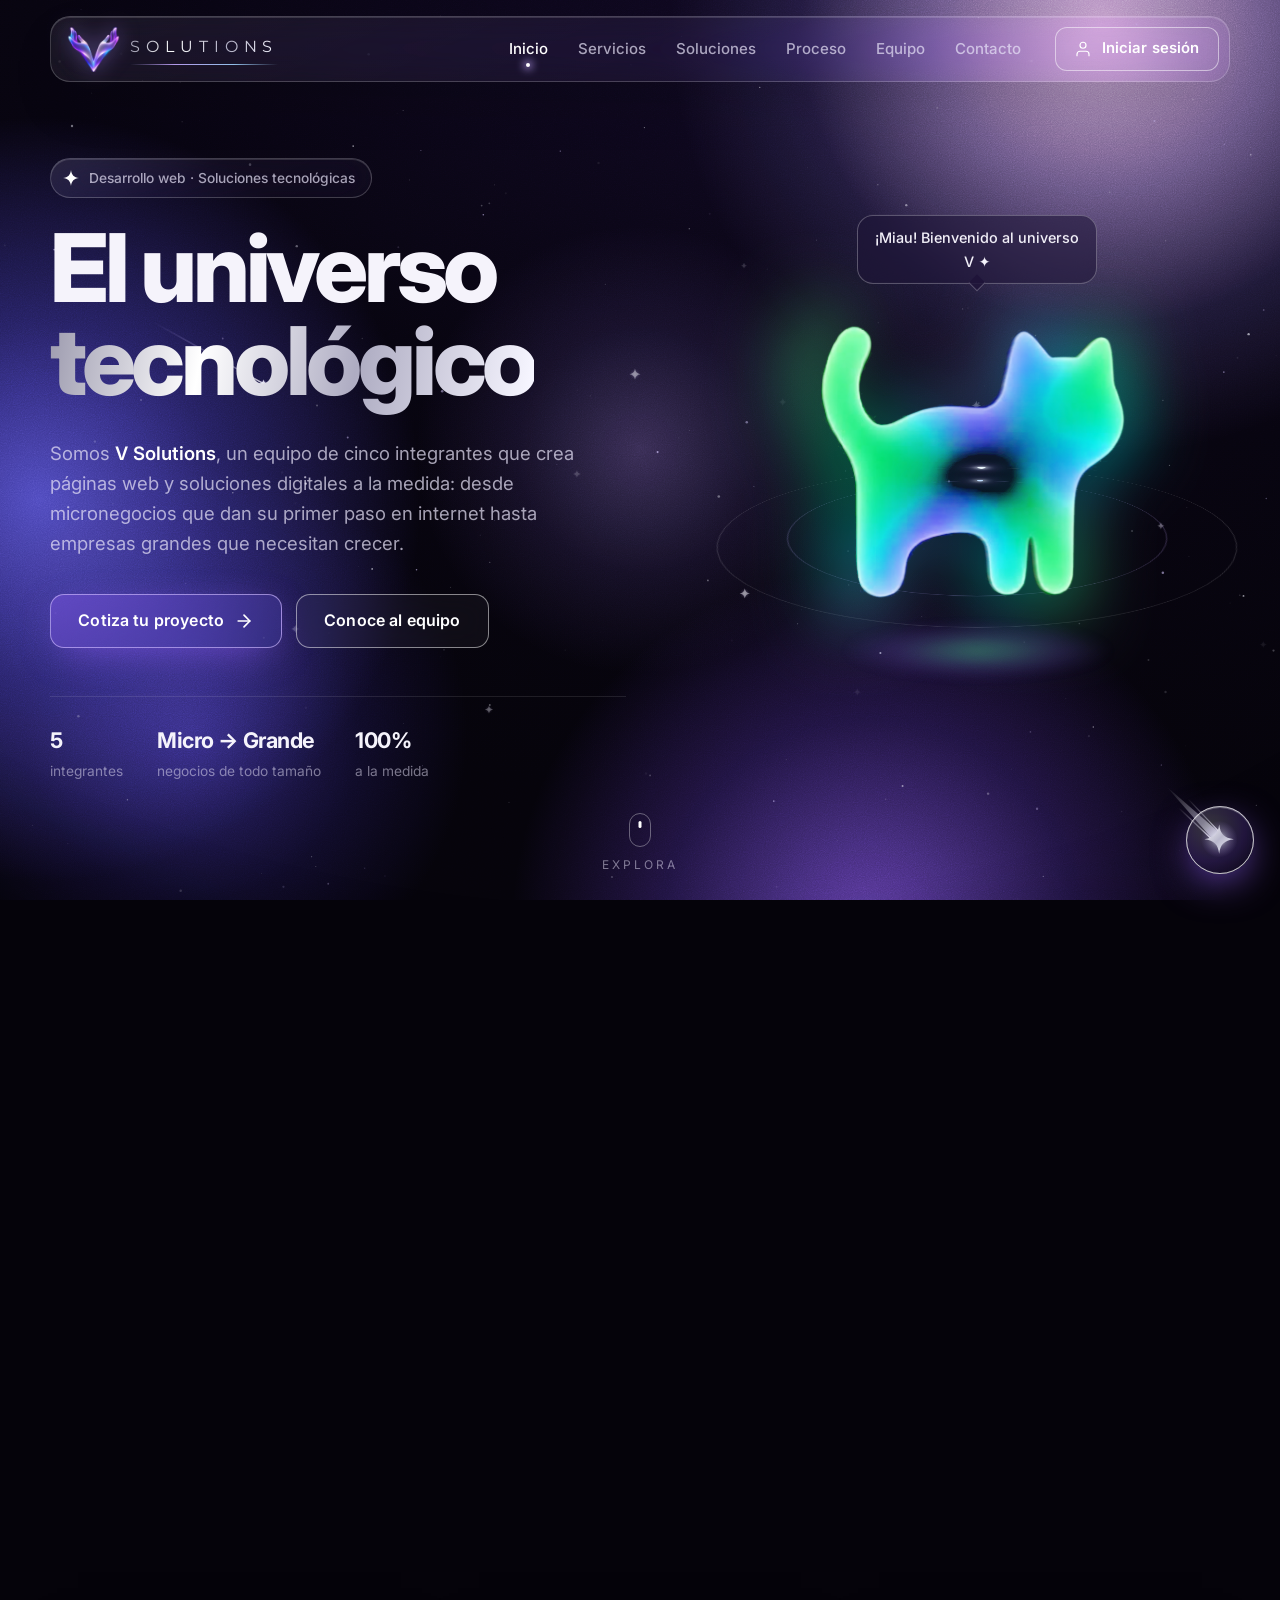
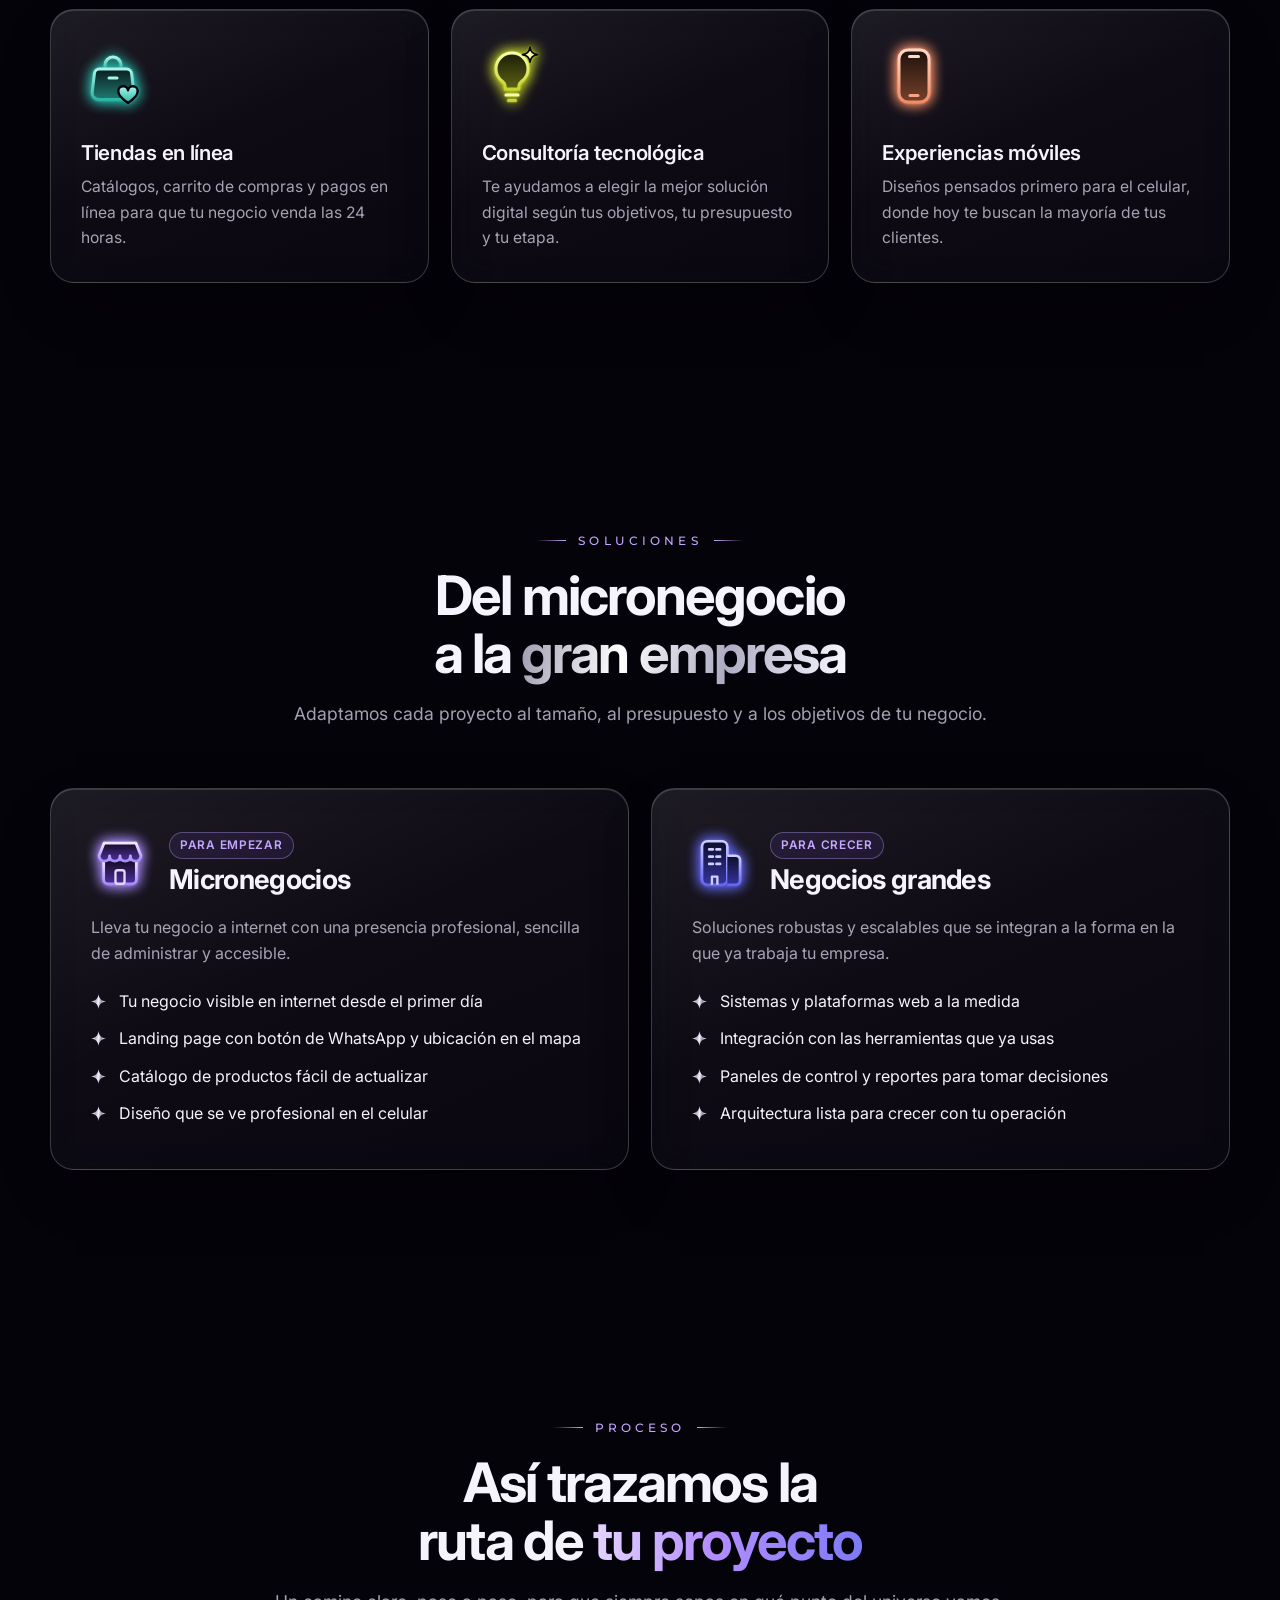
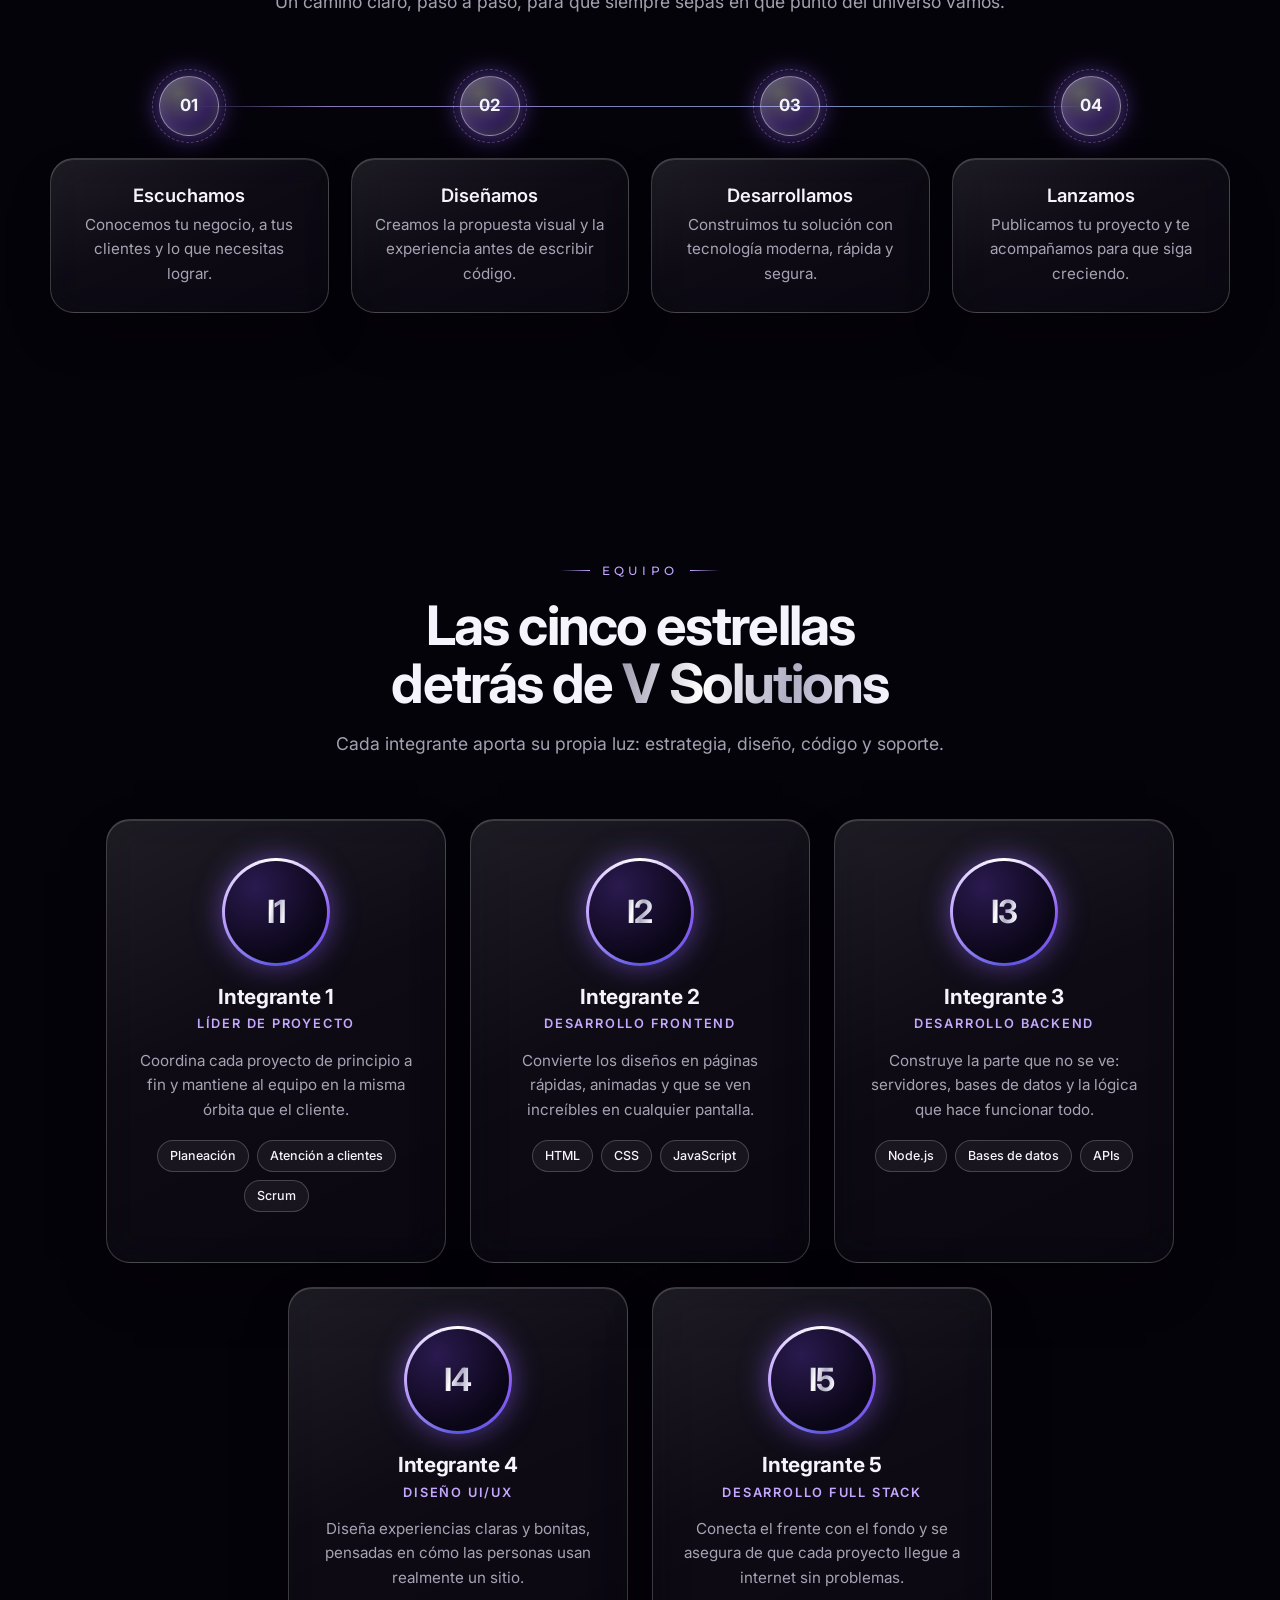
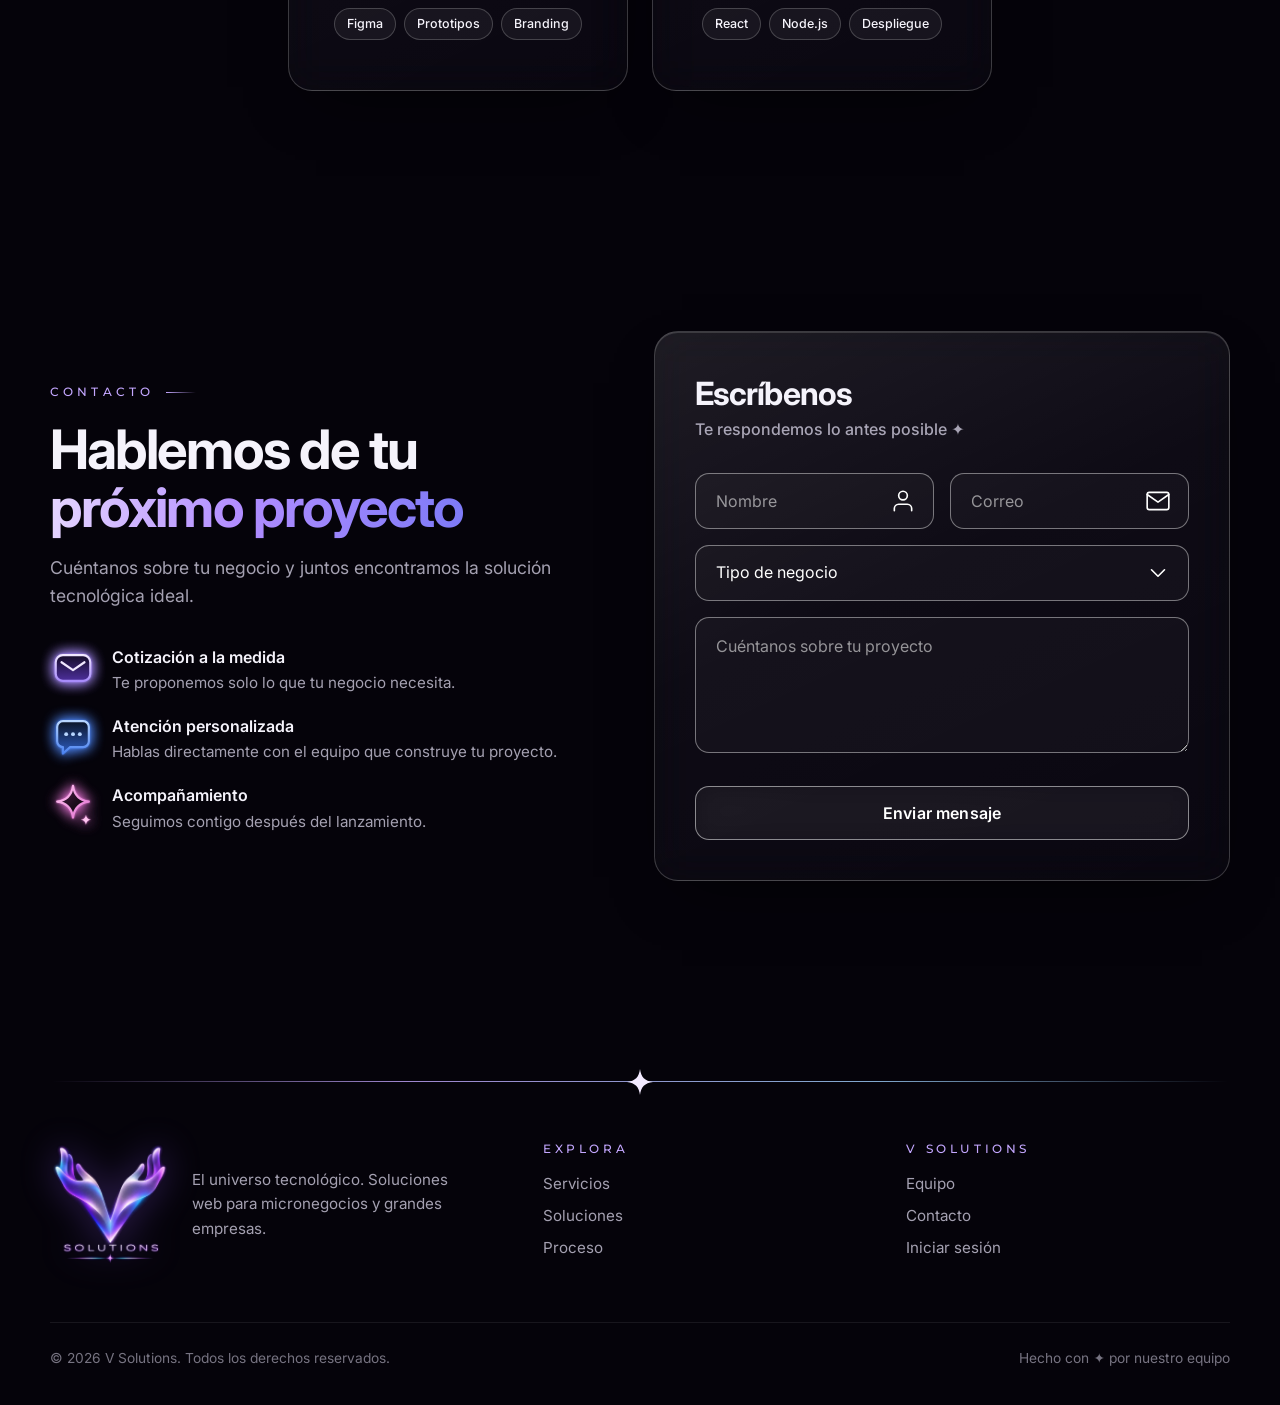
==== index.html @ d5edc569 "Página web V Solutions: landing, login, chatbot y mascota 3D - Landing page glassmorphism con fondo " ====
<!DOCTYPE html>
<html lang="es">
<head>
  <meta charset="UTF-8">
  <meta name="viewport" content="width=device-width, initial-scale=1">
  <title>V Solutions · El universo tecnológico</title>
  <meta name="description" content="V Solutions: equipo de desarrollo web que crea soluciones tecnológicas para micronegocios y grandes empresas.">
  <meta name="theme-color" content="#05030a">
  <link rel="icon" type="image/png" href="assets/img/favicon.png">
  <link rel="preconnect" href="https://fonts.googleapis.com">
  <link rel="preconnect" href="https://fonts.gstatic.com" crossorigin>
  <link href="https://fonts.googleapis.com/css2?family=Inter:wght@300;400;500;600;700;800&family=Montserrat:wght@300;400;500&display=swap" rel="stylesheet">
  <link rel="stylesheet" href="css/estilos.css">
  <script>document.documentElement.classList.add('js');</script>
</head>
<body>

  <!-- =====================================================
       FONDO "EL UNIVERSO": manchas moradas + grano + estrellas
       (se anima con css/estilos.css y js/fondo.js)
       ===================================================== -->
  <div class="universo" aria-hidden="true">
    <div class="mancha mancha--1"></div>
    <div class="mancha mancha--2"></div>
    <div class="mancha mancha--3"></div>
    <div class="mancha mancha--4"></div>
    <div class="mancha mancha--cursor"></div>
    <div class="grano"></div>
    <canvas id="estrellas"></canvas>
  </div>

  <!-- Degradados de los íconos neón (se reutilizan en toda la página) -->
  <svg class="svg-defs" aria-hidden="true" focusable="false">
    <defs>
      <linearGradient id="g-azul-t" x1="0" y1="0" x2="0" y2="1"><stop offset="0" stop-color="#b8d6ff"/><stop offset="1" stop-color="#4b82f0"/></linearGradient>
      <linearGradient id="g-azul-r" x1="0" y1="0" x2="0" y2="1"><stop offset="0" stop-color="#0b1426"/><stop offset="1" stop-color="#2d5cc0"/></linearGradient>
      <linearGradient id="g-rosa-t" x1="0" y1="0" x2="1" y2="1"><stop offset="0" stop-color="#ffc6f0"/><stop offset="1" stop-color="#e070cf"/></linearGradient>
      <linearGradient id="g-rosa-r" x1="0" y1="0" x2="1" y2="1"><stop offset="0" stop-color="#5a2453"/><stop offset=".55" stop-color="#1d0c1c"/><stop offset="1" stop-color="#120812"/></linearGradient>
      <linearGradient id="g-morado-t" x1="0" y1="0" x2="0" y2="1"><stop offset="0" stop-color="#e4c6ff"/><stop offset="1" stop-color="#9d4fff"/></linearGradient>
      <linearGradient id="g-morado-r" x1="0" y1="0" x2="0" y2="1"><stop offset="0" stop-color="#bf93ff"/><stop offset="1" stop-color="#5a22b8"/></linearGradient>
      <linearGradient id="g-morado-r2" x1="0" y1="0" x2="0" y2="1"><stop offset="0" stop-color="#2e1060"/><stop offset="1" stop-color="#6c2fd0"/></linearGradient>
      <linearGradient id="g-turquesa-t" x1="0" y1="0" x2="0" y2="1"><stop offset="0" stop-color="#a8f4ea"/><stop offset="1" stop-color="#2bb5a6"/></linearGradient>
      <linearGradient id="g-turquesa-r" x1="0" y1="0" x2="0" y2="1"><stop offset="0" stop-color="#0b1c1c"/><stop offset="1" stop-color="#1f7a72"/></linearGradient>
      <linearGradient id="g-amarillo-t" x1="0" y1="0" x2="0" y2="1"><stop offset="0" stop-color="#f8ffa8"/><stop offset="1" stop-color="#c6d42a"/></linearGradient>
      <linearGradient id="g-amarillo-r" x1="0" y1="0" x2="0" y2="1"><stop offset="0" stop-color="#1c1e08"/><stop offset="1" stop-color="#5c6312"/></linearGradient>
      <linearGradient id="g-durazno-t" x1="0" y1="0" x2="0" y2="1"><stop offset="0" stop-color="#ffdac6"/><stop offset="1" stop-color="#f08c66"/></linearGradient>
      <linearGradient id="g-durazno-r" x1="0" y1="0" x2="0" y2="1"><stop offset="0" stop-color="#1e110b"/><stop offset="1" stop-color="#76412c"/></linearGradient>
      <linearGradient id="g-lavanda-t" x1="0" y1="0" x2="0" y2="1"><stop offset="0" stop-color="#f1e8ff"/><stop offset="1" stop-color="#a78bfa"/></linearGradient>
      <linearGradient id="g-lavanda-r" x1="0" y1="0" x2="0" y2="1"><stop offset="0" stop-color="#150c28"/><stop offset="1" stop-color="#4d2f9c"/></linearGradient>
      <linearGradient id="g-indigo-t" x1="0" y1="0" x2="0" y2="1"><stop offset="0" stop-color="#d0cfff"/><stop offset="1" stop-color="#6366f1"/></linearGradient>
      <linearGradient id="g-indigo-r" x1="0" y1="0" x2="0" y2="1"><stop offset="0" stop-color="#0d0d2a"/><stop offset="1" stop-color="#34349c"/></linearGradient>
    </defs>
  </svg>

  <!-- =====================================================
       NAVEGACIÓN (logo arriba a la izquierda + botón de login)
       ===================================================== -->
  <header class="nav vidrio" id="nav">
    <a href="#inicio" class="marca" aria-label="V Solutions, ir al inicio">
      <img src="assets/img/logo-v.png" alt="" class="marca__v" width="53" height="46">
      <span class="marca__texto">SOLUTIONS<small></small></span>
    </a>

    <nav class="nav__enlaces" id="menu" aria-label="Principal">
      <a href="#inicio" class="activo">Inicio</a>
      <a href="#servicios">Servicios</a>
      <a href="#soluciones">Soluciones</a>
      <a href="#proceso">Proceso</a>
      <a href="#equipo">Equipo</a>
      <a href="#contacto">Contacto</a>
      <a href="login.html" class="btn btn--sm nav__login-movil">Iniciar sesión</a>
    </nav>

    <a href="login.html" class="btn btn--sm nav__login">
      <svg viewBox="0 0 24 24" fill="none" stroke="currentColor" stroke-width="1.6" stroke-linecap="round" stroke-linejoin="round" aria-hidden="true"><path d="M20 21v-2a4 4 0 0 0-4-4H8a4 4 0 0 0-4 4v2"/><circle cx="12" cy="7" r="4"/></svg>
      Iniciar sesión
    </a>

    <button class="nav__hamburguesa" type="button" aria-label="Abrir menú" aria-expanded="false" aria-controls="menu">
      <span></span><span></span>
    </button>
  </header>

  <main>
    <!-- =====================================================
         HERO — "El universo tecnológico" + mascota 3D
         ===================================================== -->
    <div class="hero-envoltura">
      <section class="hero contenedor" id="inicio">
        <div class="hero__texto">
          <span class="chip vidrio revelar">
            <svg viewBox="0 0 24 24" aria-hidden="true"><path fill="#fff" d="M12 0C12.9 7.5 16.5 11.1 24 12 16.5 12.9 12.9 16.5 12 24 11.1 16.5 7.5 12.9 0 12 7.5 11.1 11.1 7.5 12 0Z"/></svg>
            Desarrollo web · Soluciones tecnológicas
          </span>

          <h1 class="hero__titulo revelar" style="--d:1">El universo <span class="texto-metal">tecnológico</span></h1>

          <p class="hero__descripcion revelar" style="--d:2">
            Somos <strong>V Solutions</strong>, un equipo de cinco integrantes que crea páginas web y
            soluciones digitales a la medida: desde micronegocios que dan su primer paso en internet
            hasta empresas grandes que necesitan crecer.
          </p>

          <div class="hero__acciones revelar" style="--d:3">
            <a href="#contacto" class="btn btn--primario">
              Cotiza tu proyecto
              <svg viewBox="0 0 24 24" fill="none" stroke="currentColor" stroke-width="2" stroke-linecap="round" stroke-linejoin="round" aria-hidden="true"><line x1="5" y1="12" x2="19" y2="12"/><polyline points="12 5 19 12 12 19"/></svg>
            </a>
            <a href="#equipo" class="btn">Conoce al equipo</a>
          </div>

          <ul class="hero__datos revelar" style="--d:4">
            <li><strong>5</strong><span>integrantes</span></li>
            <li><strong>Micro → Grande</strong><span>negocios de todo tamaño</span></li>
            <li><strong>100%</strong><span>a la medida</span></li>
          </ul>
        </div>

        <div class="hero__visual revelar" style="--d:2">
          <div class="orbita"></div>
          <div class="orbita orbita--2"></div>
          <!-- Mascota: gatito 3D (js/mascota.js). Haz clic para que salte. -->
          <div class="mascota" data-src="assets/img/gato.png" data-capas="14" role="button" tabindex="0" aria-label="Gatito mascota de V Solutions, haz clic para saludar"></div>
        </div>
      </section>
      <a href="#servicios" class="hero__bajar" aria-label="Bajar a servicios"><span></span>Explora</a>
    </div>

    <!-- =====================================================
         SERVICIOS — íconos neón
         ===================================================== -->
    <section class="seccion" id="servicios">
      <div class="contenedor">
        <header class="seccion__cabecera revelar">
          <span class="ceja">Servicios</span>
          <h2 class="titulo">Todo lo que tu negocio necesita para <span class="texto-morado">brillar en línea</span></h2>
          <p class="lead">Diseñamos y desarrollamos soluciones tecnológicas completas, pensadas para crecer contigo.</p>
        </header>

        <div class="servicios">
          <article class="servicio vidrio vidrio--foco revelar" style="--d:0">
            <svg class="icono" viewBox="0 0 64 64" style="--brillo:#4b82f0" aria-hidden="true">
              <rect x="9" y="11" width="46" height="42" rx="12" fill="url(#g-azul-r)" stroke="url(#g-azul-t)" stroke-width="3"/>
              <circle cx="20" cy="22" r="2.7" fill="#b8d6ff"/>
              <circle cx="28.5" cy="22" r="2.7" fill="#b8d6ff"/>
            </svg>
            <h3>Páginas web</h3>
            <p>Sitios modernos, rápidos y adaptables a cualquier pantalla, desde una landing page hasta un sitio completo.</p>
          </article>

          <article class="servicio vidrio vidrio--foco revelar" style="--d:1">
            <svg class="icono" viewBox="0 0 64 64" style="--brillo:#e070cf" aria-hidden="true">
              <path d="M12.5 30.5A21 21 0 0 0 33.5 53" fill="none" stroke="url(#g-rosa-t)" stroke-width="3" stroke-linecap="round"/>
              <circle cx="37" cy="27" r="17" fill="url(#g-rosa-r)" stroke="url(#g-rosa-t)" stroke-width="3"/>
            </svg>
            <h3>Identidad digital</h3>
            <p>Logotipos, paletas de color y un estilo visual coherente para que tu marca se reconozca en todos lados.</p>
          </article>

          <article class="servicio vidrio vidrio--foco revelar" style="--d:2">
            <svg class="icono" viewBox="0 0 64 64" style="--brillo:#9d4fff" aria-hidden="true">
              <circle cx="24" cy="24" r="15" fill="url(#g-morado-r)" stroke="url(#g-morado-t)" stroke-width="3"/>
              <rect x="27" y="27" width="28" height="28" rx="8" fill="url(#g-morado-r2)" stroke="url(#g-morado-t)" stroke-width="3"/>
            </svg>
            <h3>Diseño UI/UX</h3>
            <p>Interfaces claras e intuitivas, pensadas para que tus clientes encuentren lo que buscan sin esfuerzo.</p>
          </article>

          <article class="servicio vidrio vidrio--foco revelar" style="--d:0">
            <svg class="icono" viewBox="0 0 64 64" style="--brillo:#2bb5a6" aria-hidden="true">
              <path d="M24 25v-4a8 8 0 0 1 16 0v4" fill="none" stroke="url(#g-turquesa-t)" stroke-width="3" stroke-linecap="round"/>
              <path d="M18.5 25h27c2.6 0 4.8 2 5.1 4.6l2.2 18.6c.5 4-2.6 7.3-6.6 7.3H17.8c-4 0-7.1-3.3-6.6-7.3l2.2-18.6c.3-2.6 2.5-4.6 5.1-4.6z" fill="url(#g-turquesa-r)" stroke="url(#g-turquesa-t)" stroke-width="3"/>
              <path d="M28 34h8" stroke="#a8f4ea" stroke-width="3" stroke-linecap="round"/>
              <path d="M47 59c-6.4-4.4-9.6-7.6-9.6-11.2a4.8 4.8 0 0 1 9.6-1.4 4.8 4.8 0 0 1 9.6 1.4c0 3.6-3.2 6.8-9.6 11.2z" fill="url(#g-turquesa-t)" stroke="#05030a" stroke-width="2.4" stroke-linejoin="round"/>
            </svg>
            <h3>Tiendas en línea</h3>
            <p>Catálogos, carrito de compras y pagos en línea para que tu negocio venda las 24 horas.</p>
          </article>

          <article class="servicio vidrio vidrio--foco revelar" style="--d:1">
            <svg class="icono" viewBox="0 0 64 64" style="--brillo:#c6d42a" aria-hidden="true">
              <path d="M30 9C21.2 9 14 16 14 24.8c0 5.3 2.6 9.6 6.3 12.5 1.8 1.4 2.9 3.5 2.9 5.8V45h13.6v-1.9c0-2.3 1.1-4.4 2.9-5.8 3.7-2.9 6.3-7.2 6.3-12.5C46 16 38.8 9 30 9z" fill="url(#g-amarillo-r)" stroke="url(#g-amarillo-t)" stroke-width="3" stroke-linejoin="round"/>
              <path d="M24 51h12M26.5 56.5h7" stroke="url(#g-amarillo-t)" stroke-width="3" stroke-linecap="round"/>
              <path d="M48 3c.9 5 2.6 6.7 7.6 7.6-5 .9-6.7 2.6-7.6 7.6-.9-5-2.6-6.7-7.6-7.6 5-.9 6.7-2.6 7.6-7.6z" fill="#f8ffa8" stroke="#05030a" stroke-width="1.6" stroke-linejoin="round"/>
            </svg>
            <h3>Consultoría tecnológica</h3>
            <p>Te ayudamos a elegir la mejor solución digital según tus objetivos, tu presupuesto y tu etapa.</p>
          </article>

          <article class="servicio vidrio vidrio--foco revelar" style="--d:2">
            <svg class="icono" viewBox="0 0 64 64" style="--brillo:#f08c66" aria-hidden="true">
              <rect x="17" y="6" width="30" height="52" rx="9" fill="url(#g-durazno-r)" stroke="url(#g-durazno-t)" stroke-width="3"/>
              <path d="M27.5 12.5h9" stroke="#ffdac6" stroke-width="3" stroke-linecap="round"/>
              <path d="M28 51.5h8" stroke="#f6a582" stroke-width="3" stroke-linecap="round"/>
            </svg>
            <h3>Experiencias móviles</h3>
            <p>Diseños pensados primero para el celular, donde hoy te buscan la mayoría de tus clientes.</p>
          </article>
        </div>
      </div>
    </section>

    <!-- =====================================================
         SOLUCIONES — micronegocios y negocios grandes
         ===================================================== -->
    <section class="seccion" id="soluciones">
      <div class="contenedor">
        <header class="seccion__cabecera revelar">
          <span class="ceja">Soluciones</span>
          <h2 class="titulo">Del micronegocio a la <span class="texto-metal">gran empresa</span></h2>
          <p class="lead">Adaptamos cada proyecto al tamaño, al presupuesto y a los objetivos de tu negocio.</p>
        </header>

        <div class="publico">
          <article class="publico__tarjeta vidrio vidrio--foco revelar">
            <div class="publico__cabecera">
              <svg class="icono" viewBox="0 0 64 64" style="--brillo:#a78bfa" aria-hidden="true">
                <path d="M14 30v20a5 5 0 0 0 5 5h26a5 5 0 0 0 5-5V30" fill="url(#g-lavanda-r)" stroke="url(#g-lavanda-t)" stroke-width="3"/>
                <path d="M9 24 14.5 10h35L55 24c0 3.3-2.7 6-6 6s-5.5-2.7-5.5-6c0 3.3-2.5 6-5.75 6S32 27.3 32 24c0 3.3-2.5 6-5.75 6S20.5 27.3 20.5 24c0 3.3-2.2 6-5.5 6S9 27.3 9 24z" fill="url(#g-lavanda-r)" stroke="url(#g-lavanda-t)" stroke-width="3" stroke-linejoin="round"/>
                <rect x="27" y="40" width="10" height="15" rx="2.5" fill="none" stroke="#e4d6ff" stroke-width="2.6"/>
              </svg>
              <div>
                <span class="etiqueta">Para empezar</span>
                <h3>Micronegocios</h3>
              </div>
            </div>
            <p>Lleva tu negocio a internet con una presencia profesional, sencilla de administrar y accesible.</p>
            <ul class="lista-estrellas">
              <li>Tu negocio visible en internet desde el primer día</li>
              <li>Landing page con botón de WhatsApp y ubicación en el mapa</li>
              <li>Catálogo de productos fácil de actualizar</li>
              <li>Diseño que se ve profesional en el celular</li>
            </ul>
          </article>

          <article class="publico__tarjeta vidrio vidrio--foco revelar" style="--d:1">
            <div class="publico__cabecera">
              <svg class="icono" viewBox="0 0 64 64" style="--brillo:#6366f1" aria-hidden="true">
                <rect x="11" y="8" width="28" height="48" rx="6" fill="url(#g-indigo-r)" stroke="url(#g-indigo-t)" stroke-width="3"/>
                <path d="M39 24h9a5 5 0 0 1 5 5v22a5 5 0 0 1-5 5h-9" fill="url(#g-indigo-r)" stroke="url(#g-indigo-t)" stroke-width="3"/>
                <path d="M19 17h4M27 17h4M19 25h4M27 25h4M19 33h4M27 33h4" stroke="#d0cfff" stroke-width="3" stroke-linecap="round"/>
                <path d="M22 56v-9h6v9" fill="none" stroke="#d0cfff" stroke-width="2.6" stroke-linejoin="round"/>
              </svg>
              <div>
                <span class="etiqueta">Para crecer</span>
                <h3>Negocios grandes</h3>
              </div>
            </div>
            <p>Soluciones robustas y escalables que se integran a la forma en la que ya trabaja tu empresa.</p>
            <ul class="lista-estrellas">
              <li>Sistemas y plataformas web a la medida</li>
              <li>Integración con las herramientas que ya usas</li>
              <li>Paneles de control y reportes para tomar decisiones</li>
              <li>Arquitectura lista para crecer con tu operación</li>
            </ul>
          </article>
        </div>
      </div>
    </section>

    <!-- =====================================================
         PROCESO — constelación de 4 pasos
         ===================================================== -->
    <section class="seccion" id="proceso">
      <div class="contenedor">
        <header class="seccion__cabecera revelar">
          <span class="ceja">Proceso</span>
          <h2 class="titulo">Así trazamos la ruta de <span class="texto-morado">tu proyecto</span></h2>
          <p class="lead">Un camino claro, paso a paso, para que siempre sepas en qué punto del universo vamos.</p>
        </header>

        <ol class="proceso">
          <li class="paso revelar" style="--d:0">
            <div class="paso__nodo">01</div>
            <div class="paso__tarjeta vidrio">
              <h3>Escuchamos</h3>
              <p>Conocemos tu negocio, a tus clientes y lo que necesitas lograr.</p>
            </div>
          </li>
          <li class="paso revelar" style="--d:1">
            <div class="paso__nodo">02</div>
            <div class="paso__tarjeta vidrio">
              <h3>Diseñamos</h3>
              <p>Creamos la propuesta visual y la experiencia antes de escribir código.</p>
            </div>
          </li>
          <li class="paso revelar" style="--d:2">
            <div class="paso__nodo">03</div>
            <div class="paso__tarjeta vidrio">
              <h3>Desarrollamos</h3>
              <p>Construimos tu solución con tecnología moderna, rápida y segura.</p>
            </div>
          </li>
          <li class="paso revelar" style="--d:3">
            <div class="paso__nodo">04</div>
            <div class="paso__tarjeta vidrio">
              <h3>Lanzamos</h3>
              <p>Publicamos tu proyecto y te acompañamos para que siga creciendo.</p>
            </div>
          </li>
        </ol>
      </div>
    </section>

    <!-- =====================================================
         EQUIPO — los perfiles se editan en js/equipo.js
         ===================================================== -->
    <section class="seccion" id="equipo">
      <div class="contenedor">
        <header class="seccion__cabecera revelar">
          <span class="ceja">Equipo</span>
          <h2 class="titulo">Las cinco estrellas detrás de <span class="texto-metal">V Solutions</span></h2>
          <p class="lead">Cada integrante aporta su propia luz: estrategia, diseño, código y soporte.</p>
        </header>

        <div class="equipo" id="equipo-lista">
          <noscript><p class="lead">Activa JavaScript para ver los perfiles del equipo.</p></noscript>
        </div>
      </div>
    </section>

    <!-- =====================================================
         CONTACTO
         ===================================================== -->
    <section class="seccion" id="contacto">
      <div class="contenedor contacto">
        <div class="revelar">
          <header class="seccion__cabecera seccion__cabecera--izq">
            <span class="ceja">Contacto</span>
            <h2 class="titulo">Hablemos de tu <span class="texto-morado">próximo proyecto</span></h2>
            <p class="lead">Cuéntanos sobre tu negocio y juntos encontramos la solución tecnológica ideal.</p>
          </header>

          <ul class="contacto__puntos">
            <li>
              <svg class="icono" viewBox="0 0 64 64" style="--brillo:#a78bfa" aria-hidden="true">
                <rect x="8" y="14" width="48" height="36" rx="10" fill="url(#g-lavanda-r)" stroke="url(#g-lavanda-t)" stroke-width="3"/>
                <path d="M16 24l16 11 16-11" fill="none" stroke="#f1e8ff" stroke-width="3" stroke-linecap="round" stroke-linejoin="round"/>
              </svg>
              <div><strong>Cotización a la medida</strong><span>Te proponemos solo lo que tu negocio necesita.</span></div>
            </li>
            <li>
              <svg class="icono" viewBox="0 0 64 64" style="--brillo:#4b82f0" aria-hidden="true">
                <path d="M10 18a8 8 0 0 1 8-8h28a8 8 0 0 1 8 8v20a8 8 0 0 1-8 8H28l-10 9v-9a8 8 0 0 1-8-8z" fill="url(#g-azul-r)" stroke="url(#g-azul-t)" stroke-width="3" stroke-linejoin="round"/>
                <circle cx="22.5" cy="28" r="2.7" fill="#b8d6ff"/><circle cx="32" cy="28" r="2.7" fill="#b8d6ff"/><circle cx="41.5" cy="28" r="2.7" fill="#b8d6ff"/>
              </svg>
              <div><strong>Atención personalizada</strong><span>Hablas directamente con el equipo que construye tu proyecto.</span></div>
            </li>
            <li>
              <svg class="icono" viewBox="0 0 64 64" style="--brillo:#e070cf" aria-hidden="true">
                <path d="M32 4c1.8 13.5 8.5 20.2 22 22-13.5 1.8-20.2 8.5-22 22-1.8-13.5-8.5-20.2-22-22C23.5 24.2 30.2 17.5 32 4z" fill="url(#g-rosa-r)" stroke="url(#g-rosa-t)" stroke-width="3" stroke-linejoin="round"/>
                <path d="M50 44c.8 4.5 2.5 6.2 7 7-4.5.8-6.2 2.5-7 7-.8-4.5-2.5-6.2-7-7 4.5-.8 6.2-2.5 7-7z" fill="#ffc6f0"/>
              </svg>
              <div><strong>Acompañamiento</strong><span>Seguimos contigo después del lanzamiento.</span></div>
            </li>
          </ul>
        </div>

        <form class="formulario vidrio revelar" id="form-contacto" style="--d:1" novalidate>
          <h3>Escríbenos</h3>
          <p class="formulario__sub">Te respondemos lo antes posible ✦</p>

          <div class="campo--doble">
            <div class="campo">
              <label class="sr-only" for="c-nombre">Nombre</label>
              <input id="c-nombre" name="nombre" type="text" placeholder="Nombre" autocomplete="name" required>
              <svg class="campo__icono" viewBox="0 0 24 24" aria-hidden="true"><path d="M20 21v-2a4 4 0 0 0-4-4H8a4 4 0 0 0-4 4v2"/><circle cx="12" cy="7" r="4"/></svg>
            </div>
            <div class="campo">
              <label class="sr-only" for="c-correo">Correo</label>
              <input id="c-correo" name="correo" type="email" placeholder="Correo" autocomplete="email" required>
              <svg class="campo__icono" viewBox="0 0 24 24" aria-hidden="true"><path d="M4 4h16c1.1 0 2 .9 2 2v12c0 1.1-.9 2-2 2H4c-1.1 0-2-.9-2-2V6c0-1.1.9-2 2-2z"/><polyline points="22,6 12,13 2,6"/></svg>
            </div>
          </div>

          <div class="campo">
            <label class="sr-only" for="c-tipo">Tipo de negocio</label>
            <select id="c-tipo" name="tipo" required>
              <option value="" disabled selected>Tipo de negocio</option>
              <option>Micronegocio / emprendimiento</option>
              <option>Pequeña o mediana empresa</option>
              <option>Empresa grande</option>
              <option>Otro</option>
            </select>
            <svg class="campo__icono" viewBox="0 0 24 24" aria-hidden="true"><polyline points="6 9 12 15 18 9"/></svg>
          </div>

          <div class="campo">
            <label class="sr-only" for="c-mensaje">Mensaje</label>
            <textarea id="c-mensaje" name="mensaje" placeholder="Cuéntanos sobre tu proyecto" required></textarea>
          </div>

          <button type="submit" class="btn btn--bloque">Enviar mensaje</button>
        </form>
      </div>
    </section>
  </main>

  <!-- =====================================================
       PIE DE PÁGINA
       ===================================================== -->
  <footer class="pie">
    <div class="contenedor">
      <div class="divisor" aria-hidden="true"></div>
      <div class="pie__grid">
        <div class="pie__marca">
          <img src="assets/img/logo-completo.png" alt="V Solutions" class="pie__logo" width="120" height="124">
          <p>El universo tecnológico. Soluciones web para micronegocios y grandes empresas.</p>
        </div>
        <div>
          <h4>Explora</h4>
          <nav class="pie__enlaces" aria-label="Pie de página">
            <a href="#servicios">Servicios</a>
            <a href="#soluciones">Soluciones</a>
            <a href="#proceso">Proceso</a>
          </nav>
        </div>
        <div>
          <h4>V Solutions</h4>
          <nav class="pie__enlaces" aria-label="Accesos">
            <a href="#equipo">Equipo</a>
            <a href="#contacto">Contacto</a>
            <a href="login.html">Iniciar sesión</a>
          </nav>
        </div>
      </div>
      <div class="pie__copy">
        <span>© <span data-anio>2026</span> V Solutions. Todos los derechos reservados.</span>
        <span>Hecho con ✦ por nuestro equipo</span>
      </div>
    </div>
  </footer>

  <!-- Scripts -->
  <script src="js/equipo.js" defer></script>
  <script src="js/fondo.js" defer></script>
  <script src="js/mascota.js" defer></script>
  <script src="js/main.js" defer></script>
  <script src="js/chatbot.js" defer></script>
</body>
</html>
---- css/estilos.css ----
/* ==========================================================
   V SOLUTIONS · "El universo tecnológico"
   Hoja de estilos principal (la usan todas las páginas)
   ----------------------------------------------------------
   Índice
   1.  Variables  ← cambia aquí colores, tamaños y fuentes
   2.  Base
   3.  Fondo animado (manchas moradas, grano y estrellas)
   4.  Vidrio (glassmorphism), botones y campos
   5.  Navegación y logo
   6.  Hero + mascota 3D
   7.  Secciones: servicios, soluciones, proceso, equipo, contacto
   8.  Pie de página
   9.  Chatbot (estrella fugaz plateada)
   10. Avisos, animaciones y utilidades
   11. Responsive (tablet y celular)
   ========================================================== */

/* ---------- 1. Variables ---------- */
:root {
  --negro: #05030a;
  --negro-2: #0c0718;
  --morado: #8b5cf6;
  --morado-claro: #c4a7ff;
  --lavanda: #dcbff0;
  --indigo: #5b57e0;
  --plata: #ecebf5;
  --texto: #f5f3fb;
  --texto-suave: rgba(232, 228, 248, 0.7);
  --texto-tenue: rgba(232, 228, 248, 0.5);

  --borde-vidrio: rgba(255, 255, 255, 0.2);
  --borde-vidrio-fuerte: rgba(255, 255, 255, 0.5);
  --desenfoque: 20px;
  --radio: 24px;
  --radio-boton: 14px;

  /* Plateado metálico (logo, títulos, estrellas) */
  --metal: linear-gradient(100deg, #9c9aae 0%, #ffffff 16%, #aeacc2 32%, #f6f5ff 50%, #8f8da4 66%, #ffffff 84%, #9c9aae 100%);

  --fuente: "Inter", system-ui, -apple-system, "Segoe UI", Roboto, sans-serif;
  --fuente-marca: "Montserrat", "Inter", system-ui, sans-serif;
  --ancho: 1180px;
  --curva: cubic-bezier(0.2, 0.7, 0.2, 1);
}

/* ---------- 2. Base ---------- */
*, *::before, *::after { box-sizing: border-box; }

html { scroll-behavior: smooth; -webkit-text-size-adjust: 100%; scroll-padding-top: 96px; }

body {
  margin: 0;
  min-height: 100vh;
  font-family: var(--fuente);
  color: var(--texto);
  background: var(--negro);
  line-height: 1.6;
  -webkit-font-smoothing: antialiased;
  overflow-x: hidden;
}

img { max-width: 100%; display: block; }
a { color: inherit; text-decoration: none; }
button, input, select, textarea { font: inherit; color: inherit; }
h1, h2, h3, h4 { margin: 0; line-height: 1.1; }
p { margin: 0; }
ul, ol { margin: 0; padding: 0; list-style: none; }
[hidden] { display: none !important; }

::selection { background: rgba(139, 92, 246, 0.5); color: #fff; }
:focus-visible { outline: 2px solid var(--morado-claro); outline-offset: 3px; border-radius: 10px; }

.contenedor { width: min(var(--ancho), 100% - 32px); margin-inline: auto; }

.sr-only {
  position: absolute; width: 1px; height: 1px; padding: 0; margin: -1px;
  overflow: hidden; clip: rect(0 0 0 0); white-space: nowrap; border: 0;
}

.svg-defs { position: absolute; width: 0; height: 0; overflow: hidden; }

/* ---------- 3. Fondo animado ---------- */
.universo {
  position: fixed;
  inset: 0;
  z-index: -1;
  overflow: hidden;
  pointer-events: none;
  background: radial-gradient(140% 90% at 80% 0%, #120a26 0%, #07040f 55%, var(--negro) 100%);
}

/* Manchas difuminadas que se mueven (como la referencia del fondo) */
.mancha {
  position: absolute;
  border-radius: 50%;
  mix-blend-mode: screen;
  will-change: transform;
}

.mancha--1 { /* lavanda rosado */
  width: 72vmax; height: 72vmax; top: -34vmax; right: -22vmax;
  background: radial-gradient(circle, rgba(236, 188, 240, 0.82) 0%, rgba(204, 172, 246, 0.48) 24%, rgba(140, 128, 236, 0.14) 46%, transparent 66%);
  animation: deriva-a 30s ease-in-out infinite alternate;
}
.mancha--2 { /* azul violeta */
  width: 66vmax; height: 66vmax; top: 6vmax; left: -30vmax;
  background: radial-gradient(circle, rgba(92, 88, 232, 0.8) 0%, rgba(78, 70, 214, 0.4) 30%, transparent 64%);
  animation: deriva-b 36s ease-in-out infinite alternate;
}
.mancha--3 { /* morado */
  width: 60vmax; height: 60vmax; bottom: -32vmax; right: 2vw;
  background: radial-gradient(circle, rgba(139, 92, 246, 0.62) 0%, rgba(104, 62, 214, 0.26) 38%, transparent 66%);
  animation: deriva-c 42s ease-in-out infinite alternate;
}
.mancha--4 { /* índigo profundo */
  width: 46vmax; height: 46vmax; bottom: -10vmax; left: -8vmax;
  background: radial-gradient(circle, rgba(70, 58, 190, 0.55) 0%, rgba(50, 40, 150, 0.2) 40%, transparent 66%);
  animation: deriva-a 26s ease-in-out infinite alternate-reverse;
}
.mancha--cursor { /* sigue al ratón suavemente (js/fondo.js) */
  width: 40vmax; height: 40vmax; top: 0; left: 0;
  margin: -20vmax 0 0 -20vmax;
  background: radial-gradient(circle, rgba(176, 146, 255, 0.28) 0%, rgba(140, 110, 240, 0.1) 34%, transparent 62%);
  transform: translate3d(50vw, 40vh, 0);
}

@keyframes deriva-a {
  0%   { transform: translate3d(0, 0, 0) scale(1); }
  50%  { transform: translate3d(-12vw, 10vh, 0) scale(1.14); }
  100% { transform: translate3d(6vw, 18vh, 0) scale(0.94); }
}
@keyframes deriva-b {
  0%   { transform: translate3d(0, 0, 0) scale(1); }
  50%  { transform: translate3d(16vw, 14vh, 0) scale(0.9); }
  100% { transform: translate3d(6vw, -8vh, 0) scale(1.12); }
}
@keyframes deriva-c {
  0%   { transform: translate3d(0, 0, 0) scale(1.05); }
  50%  { transform: translate3d(-20vw, -12vh, 0) scale(0.9); }
  100% { transform: translate3d(8vw, -4vh, 0) scale(1.2); }
}

/* Grano (textura granulada de la referencia) */
.grano {
  position: absolute;
  inset: -120px;
  background-image: url("data:image/svg+xml;utf8,<svg xmlns='http://www.w3.org/2000/svg' width='260' height='260'><filter id='n'><feTurbulence type='fractalNoise' baseFrequency='0.92' numOctaves='3' stitchTiles='stitch'/><feColorMatrix type='saturate' values='0'/></filter><rect width='100%' height='100%' filter='url(%23n)'/></svg>");
  opacity: 0.42;
  mix-blend-mode: overlay;
  animation: grano 1.1s steps(6) infinite;
}
@keyframes grano {
  0%   { transform: translate(0, 0); }
  20%  { transform: translate(-34px, 22px); }
  40%  { transform: translate(28px, -38px); }
  60%  { transform: translate(-18px, 44px); }
  80%  { transform: translate(38px, 12px); }
  100% { transform: translate(0, 0); }
}

#estrellas { position: absolute; inset: 0; width: 100%; height: 100%; }

.universo::after { /* viñeta para dar profundidad */
  content: "";
  position: absolute;
  inset: 0;
  background: radial-gradient(130% 110% at 50% 40%, transparent 55%, rgba(0, 0, 0, 0.6) 100%);
}

/* ---------- 4. Vidrio, botones y campos ---------- */
.vidrio {
  position: relative;
  background: linear-gradient(155deg, rgba(255, 255, 255, 0.1) 0%, rgba(255, 255, 255, 0.035) 45%, rgba(255, 255, 255, 0.02) 100%);
  border: 1px solid var(--borde-vidrio);
  border-radius: var(--radio);
  -webkit-backdrop-filter: blur(var(--desenfoque)) saturate(150%);
  backdrop-filter: blur(var(--desenfoque)) saturate(150%);
  box-shadow:
    inset 0 1px 0 rgba(255, 255, 255, 0.14),
    0 24px 60px -28px rgba(0, 0, 0, 0.8);
}

/* Luz que sigue al ratón dentro de las tarjetas */
.vidrio--foco::before,
.vidrio--foco::after {
  content: "";
  position: absolute;
  border-radius: inherit;
  pointer-events: none;
  opacity: 0;
  transition: opacity 0.45s ease;
}
.vidrio--foco::before {
  inset: 0;
  background: radial-gradient(420px circle at var(--mx, 50%) var(--my, 0%), rgba(196, 167, 255, 0.16), transparent 45%);
}
.vidrio--foco::after { /* borde brillante */
  inset: -1px;
  padding: 1px;
  background: radial-gradient(260px circle at var(--mx, 50%) var(--my, 0%), rgba(255, 255, 255, 0.75), transparent 45%);
  -webkit-mask: linear-gradient(#000 0 0) content-box, linear-gradient(#000 0 0);
  -webkit-mask-composite: xor;
  mask: linear-gradient(#000 0 0) content-box exclude, linear-gradient(#000 0 0);
}
.vidrio--foco:hover::before,
.vidrio--foco:hover::after { opacity: 1; }

/* Botones transparentes (estilo de la referencia "Login") */
.btn {
  position: relative;
  display: inline-flex;
  align-items: center;
  justify-content: center;
  gap: 0.6rem;
  height: 54px;
  padding: 0 1.7rem;
  border-radius: var(--radio-boton);
  border: 1px solid var(--borde-vidrio-fuerte);
  background: rgba(255, 255, 255, 0.04);
  -webkit-backdrop-filter: blur(12px);
  backdrop-filter: blur(12px);
  color: #fff;
  font-weight: 600;
  font-size: 1rem;
  letter-spacing: 0.01em;
  white-space: nowrap;
  cursor: pointer;
  overflow: hidden;
  transition: background 0.35s, border-color 0.35s, box-shadow 0.35s, transform 0.25s var(--curva);
}
.btn::after { /* destello que cruza el botón */
  content: "";
  position: absolute;
  top: 0; bottom: 0; left: -60%;
  width: 45%;
  background: linear-gradient(100deg, transparent, rgba(255, 255, 255, 0.28), transparent);
  transform: skewX(-20deg);
  transition: left 0.7s var(--curva);
  pointer-events: none;
}
.btn:hover {
  background: rgba(255, 255, 255, 0.1);
  border-color: rgba(255, 255, 255, 0.8);
  box-shadow: 0 0 0 1px rgba(196, 167, 255, 0.18), 0 12px 40px -12px rgba(139, 92, 246, 0.85);
  transform: translateY(-2px);
}
.btn:hover::after { left: 120%; }
.btn:active { transform: translateY(0); }
.btn svg { width: 20px; height: 20px; flex-shrink: 0; }

.btn--primario {
  background: linear-gradient(135deg, rgba(139, 92, 246, 0.42), rgba(91, 87, 224, 0.2));
  border-color: rgba(206, 184, 255, 0.65);
  box-shadow: 0 10px 40px -14px rgba(139, 92, 246, 0.9);
}
.btn--primario:hover { background: linear-gradient(135deg, rgba(139, 92, 246, 0.6), rgba(91, 87, 224, 0.32)); }

.btn--sm { height: 44px; padding: 0 1.15rem; font-size: 0.93rem; border-radius: 12px; }
.btn--sm svg { width: 18px; height: 18px; }
.btn--bloque { width: 100%; }

/* Campos (mismo estilo que el login de referencia) */
.campo { position: relative; margin-bottom: 16px; }
.campo input,
.campo select,
.campo textarea {
  width: 100%;
  height: 56px;
  padding: 0 56px 0 20px;
  border-radius: var(--radio-boton);
  border: 1px solid rgba(255, 255, 255, 0.42);
  background: rgba(255, 255, 255, 0.03);
  color: #fff;
  font-size: 1rem;
  outline: none;
  transition: border-color 0.3s, background 0.3s, box-shadow 0.3s;
  -webkit-appearance: none;
  appearance: none;
}
.campo textarea { height: 136px; padding: 16px 20px; resize: vertical; line-height: 1.5; }
.campo select { cursor: pointer; }
.campo select option { background: #140d24; color: #fff; }
.campo input::placeholder,
.campo textarea::placeholder { color: rgba(255, 255, 255, 0.55); }
.campo input:hover, .campo select:hover, .campo textarea:hover { border-color: rgba(255, 255, 255, 0.6); }
.campo input:focus,
.campo select:focus,
.campo textarea:focus {
  border-color: rgba(255, 255, 255, 0.9);
  background: rgba(255, 255, 255, 0.07);
  box-shadow: 0 0 0 4px rgba(139, 92, 246, 0.25);
}
.campo__icono {
  position: absolute;
  right: 18px;
  top: 28px;
  translate: 0 -50%;
  width: 26px;
  height: 26px;
  fill: none;
  stroke: #fff;
  stroke-width: 1.5;
  stroke-linecap: round;
  stroke-linejoin: round;
  pointer-events: none;
}
.campo__boton {
  position: absolute;
  right: 10px;
  top: 28px;
  translate: 0 -50%;
  width: 42px;
  height: 42px;
  display: grid;
  place-items: center;
  border: 0;
  border-radius: 10px;
  background: transparent;
  cursor: pointer;
}
.campo__boton:hover { background: rgba(255, 255, 255, 0.08); }
.campo__boton .campo__icono { position: static; translate: none; }

/* ---------- 5. Navegación y logo ---------- */
.nav {
  position: fixed;
  top: 16px;
  left: 50%;
  translate: -50% 0;
  z-index: 60;
  width: min(var(--ancho), 100% - 32px);
  display: flex;
  align-items: center;
  gap: 20px;
  padding: 9px 10px 9px 16px;
  border-radius: 20px;
  background: linear-gradient(155deg, rgba(255, 255, 255, 0.07), rgba(255, 255, 255, 0.02));
  transition: background 0.4s, border-color 0.4s, box-shadow 0.4s;
}
.nav--scroll {
  background: linear-gradient(155deg, rgba(30, 20, 56, 0.6), rgba(10, 6, 22, 0.55));
  border-color: rgba(255, 255, 255, 0.24);
}

/* Logo metálico y minimalista: las manos forman la "V" */
.marca { display: flex; align-items: center; gap: 10px; flex-shrink: 0; }
.marca__v {
  height: 46px;
  width: auto;
  filter: drop-shadow(0 0 10px rgba(167, 139, 250, 0.55));
  animation: latido 5s ease-in-out infinite, aparecer-logo 1.4s var(--curva) both;
}
.marca__texto {
  font-family: var(--fuente-marca);
  font-weight: 400;
  font-size: 1.02rem;
  letter-spacing: 0.36em;
  margin-right: -0.36em;
  background: var(--metal);
  background-size: 200% 100%;
  -webkit-background-clip: text;
  background-clip: text;
  color: transparent;
  animation: brillo-metal 7s linear infinite;
}
.marca__texto small { /* línea con estrella debajo, como en el logo */
  display: block;
  height: 1px;
  margin-top: 5px;
  background: linear-gradient(90deg, transparent, rgba(196, 167, 255, 0.9) 30%, rgba(160, 210, 255, 0.9) 70%, transparent);
}

@keyframes latido {
  0%, 100% { filter: drop-shadow(0 0 8px rgba(167, 139, 250, 0.45)); }
  50%      { filter: drop-shadow(0 0 18px rgba(196, 167, 255, 0.95)) drop-shadow(0 0 4px rgba(120, 200, 255, 0.5)); }
}
@keyframes aparecer-logo {
  from { opacity: 0; transform: scale(0.6) rotate(-8deg); }
  to   { opacity: 1; transform: none; }
}
@keyframes brillo-metal { to { background-position: 200% 0; } }

.nav__enlaces { display: flex; align-items: center; gap: 2px; margin-left: auto; }
.nav__enlaces a:not(.btn) {
  position: relative;
  padding: 8px 14px;
  border-radius: 10px;
  font-size: 0.94rem;
  font-weight: 500;
  color: var(--texto-suave);
  transition: color 0.25s, background 0.25s;
}
.nav__enlaces a:not(.btn):hover { color: #fff; background: rgba(255, 255, 255, 0.06); }
.nav__enlaces a.activo { color: #fff; }
.nav__enlaces a.activo::after {
  content: "";
  position: absolute;
  left: 50%; bottom: 2px;
  width: 4px; height: 4px;
  translate: -50% 0;
  border-radius: 50%;
  background: #fff;
  box-shadow: 0 0 8px 2px rgba(196, 167, 255, 0.9);
}
.nav__login-movil { display: none; }

.nav__hamburguesa {
  display: none;
  width: 44px; height: 44px;
  border: 1px solid var(--borde-vidrio-fuerte);
  border-radius: 12px;
  background: rgba(255, 255, 255, 0.04);
  cursor: pointer;
  position: relative;
}
.nav__hamburguesa span {
  position: absolute;
  left: 12px; right: 12px;
  height: 1.5px;
  background: #fff;
  border-radius: 2px;
  transition: transform 0.3s var(--curva), top 0.3s var(--curva);
}
.nav__hamburguesa span:nth-child(1) { top: 16px; }
.nav__hamburguesa span:nth-child(2) { top: 26px; }
.nav--abierto .nav__hamburguesa span:nth-child(1) { top: 21px; transform: rotate(45deg); }
.nav--abierto .nav__hamburguesa span:nth-child(2) { top: 21px; transform: rotate(-45deg); }

/* ---------- 6. Hero + mascota ---------- */
.hero {
  min-height: 100vh;
  min-height: 100svh;
  display: grid;
  grid-template-columns: 1.12fr 0.88fr;
  align-items: center;
  gap: 32px;
  padding: 130px 0 90px;
}

.chip {
  display: inline-flex;
  align-items: center;
  gap: 10px;
  padding: 8px 16px 8px 12px;
  border-radius: 999px;
  font-size: 0.86rem;
  font-weight: 500;
  color: var(--texto-suave);
}
.chip svg { width: 16px; height: 16px; }

.hero__titulo {
  font-size: clamp(3rem, 7.4vw, 6.1rem);
  font-weight: 800;
  line-height: 0.98;
  letter-spacing: -0.045em;
  margin: 24px 0 24px;
}
.hero__titulo .texto-metal { display: inline-block; padding-bottom: 0.08em; }

.texto-metal {
  background: var(--metal);
  background-size: 200% 100%;
  -webkit-background-clip: text;
  background-clip: text;
  color: transparent;
  animation: brillo-metal 8s linear infinite;
}
.texto-morado {
  background: linear-gradient(95deg, #e6d6ff 0%, #b28dff 45%, #7d7af7 100%);
  -webkit-background-clip: text;
  background-clip: text;
  color: transparent;
}

.hero__descripcion { max-width: 34rem; font-size: 1.16rem; color: var(--texto-suave); }
.hero__descripcion strong { color: #fff; font-weight: 600; }

.hero__acciones { display: flex; flex-wrap: wrap; gap: 14px; margin-top: 36px; }

.hero__datos {
  display: flex;
  flex-wrap: wrap;
  gap: 14px 34px;
  margin-top: 48px;
  padding-top: 26px;
  border-top: 1px solid rgba(255, 255, 255, 0.1);
  max-width: 36rem;
}
.hero__datos li { display: flex; flex-direction: column; gap: 2px; }
.hero__datos strong { font-size: 1.35rem; font-weight: 700; letter-spacing: -0.02em; }
.hero__datos span { font-size: 0.86rem; color: var(--texto-tenue); }

.hero__visual {
  position: relative;
  display: grid;
  place-items: center;
  min-height: 480px;
  perspective: 1000px;
}

/* Órbitas alrededor del gatito */
.orbita {
  position: absolute;
  left: 50%;
  top: 62%;
  width: 100%;
  aspect-ratio: 1;
  border-radius: 50%;
  border: 1px solid rgba(255, 255, 255, 0.14);
  translate: -50% -50%;
  transform: rotateX(76deg);
  animation: orbitar 30s linear infinite;
}
.orbita--2 {
  width: 74%;
  border-color: rgba(196, 167, 255, 0.24);
  animation-duration: 18s;
  animation-direction: reverse;
}
.orbita::before { /* pequeño planeta plateado */
  content: "";
  position: absolute;
  top: -5px;
  left: 50%;
  width: 10px;
  height: 10px;
  border-radius: 50%;
  background: #fff;
  box-shadow: 0 0 12px 2px #fff, 0 0 30px 6px rgba(167, 139, 250, 0.8);
}
.orbita--2::before { width: 7px; height: 7px; background: #cfe0ff; }
@keyframes orbitar { to { transform: rotateX(76deg) rotateZ(360deg); } }

/* Mascota 3D (las capas las crea js/mascota.js) */
.mascota {
  position: relative;
  width: min(360px, 78%);
  aspect-ratio: 382 / 343;
  perspective: 900px;
  cursor: pointer;
  -webkit-tap-highlight-color: transparent;
  outline-offset: 12px;
}
.mascota__escena,
.mascota__cuerpo {
  position: absolute;
  inset: 0;
  transform-style: preserve-3d;
}
.mascota__cuerpo { will-change: transform; }
.mascota__capa {
  position: absolute;
  inset: 0;
  width: 100%;
  height: 100%;
  user-select: none;
  -webkit-user-drag: none;
  pointer-events: none;
}
.mascota__brillo {
  position: absolute;
  inset: -12%;
  width: 124%;
  height: 124%;
  max-width: none;
  filter: blur(34px) saturate(1.5);
  opacity: 0.55;
  pointer-events: none;
}
.mascota__sombra {
  position: absolute;
  left: 50%;
  bottom: -14%;
  width: 70%;
  height: 16%;
  border-radius: 50%;
  translate: -50% 0;
  background: radial-gradient(closest-side, rgba(90, 230, 170, 0.45), rgba(140, 110, 255, 0.18) 60%, transparent);
  filter: blur(6px);
}
.mascota.saltando .mascota__escena { animation: brinco 0.75s var(--curva); }
@keyframes brinco {
  0%   { transform: translateY(0) scale(1, 1); }
  18%  { transform: translateY(6%) scale(1.06, 0.92); }
  45%  { transform: translateY(-22%) scale(0.96, 1.05); }
  75%  { transform: translateY(2%) scale(1.03, 0.97); }
  100% { transform: translateY(0) scale(1, 1); }
}
.mascota__globo {
  position: absolute;
  left: 50%;
  top: -8%;
  translate: -50% -100%;
  width: max-content;
  max-width: 240px;
  padding: 10px 16px;
  border-radius: 16px;
  font-size: 0.9rem;
  font-weight: 500;
  text-align: center;
  background: rgba(30, 20, 56, 0.55);
  border: 1px solid rgba(255, 255, 255, 0.28);
  -webkit-backdrop-filter: blur(14px);
  backdrop-filter: blur(14px);
  opacity: 0;
  transform: translateY(10px) scale(0.9);
  transition: opacity 0.35s, transform 0.35s var(--curva);
  pointer-events: none;
}
.mascota__globo::after {
  content: "";
  position: absolute;
  left: 50%;
  bottom: -7px;
  width: 12px;
  height: 12px;
  translate: -50% 0;
  rotate: 45deg;
  background: rgba(30, 20, 56, 0.85);
  border-right: 1px solid rgba(255, 255, 255, 0.28);
  border-bottom: 1px solid rgba(255, 255, 255, 0.28);
}
.mascota__globo.visible { opacity: 1; transform: none; }

.hero__bajar {
  position: absolute;
  left: 50%;
  bottom: 26px;
  translate: -50% 0;
  display: flex;
  flex-direction: column;
  align-items: center;
  gap: 8px;
  font-size: 0.75rem;
  letter-spacing: 0.25em;
  text-transform: uppercase;
  color: var(--texto-tenue);
}
.hero__bajar span {
  width: 22px;
  height: 34px;
  border: 1px solid rgba(255, 255, 255, 0.35);
  border-radius: 12px;
  position: relative;
}
.hero__bajar span::after {
  content: "";
  position: absolute;
  left: 50%;
  top: 7px;
  width: 3px;
  height: 7px;
  border-radius: 2px;
  translate: -50% 0;
  background: #fff;
  animation: rueda 1.8s ease-in-out infinite;
}
@keyframes rueda {
  0%   { opacity: 0; transform: translateY(-3px); }
  40%  { opacity: 1; }
  100% { opacity: 0; transform: translateY(10px); }
}
.hero-envoltura { position: relative; }

/* ---------- 7. Secciones ---------- */
.seccion { position: relative; padding: 120px 0; }

.seccion__cabecera { max-width: 740px; margin: 0 auto 60px; text-align: center; }
.seccion__cabecera--izq { margin: 0 0 28px; text-align: left; }

.ceja {
  display: inline-flex;
  align-items: center;
  gap: 12px;
  font-family: var(--fuente-marca);
  font-size: 0.76rem;
  font-weight: 500;
  letter-spacing: 0.34em;
  text-transform: uppercase;
  color: var(--morado-claro);
}
.ceja::before,
.ceja::after {
  content: "";
  width: 30px;
  height: 1px;
  background: linear-gradient(90deg, transparent, var(--morado-claro));
}
.ceja::after { background: linear-gradient(90deg, var(--morado-claro), transparent); }
.seccion__cabecera--izq .ceja::before { display: none; }

.titulo {
  text-wrap: balance;
  font-size: clamp(2.1rem, 4.6vw, 3.4rem);
  font-weight: 700;
  letter-spacing: -0.035em;
  line-height: 1.07;
  margin: 16px 0 18px;
}
.lead { font-size: 1.1rem; color: var(--texto-suave); }

/* Íconos neón (estilo de la referencia de íconos) */
.icono {
  width: 64px;
  height: 64px;
  overflow: visible;
  filter: drop-shadow(0 0 7px var(--brillo, #8b5cf6)) drop-shadow(0 0 1px var(--brillo, #8b5cf6));
  transition: transform 0.5s var(--curva), filter 0.5s;
}

/* Servicios */
.servicios { display: grid; grid-template-columns: repeat(3, 1fr); gap: 22px; }
.servicio {
  padding: 34px 30px 32px;
  transition: transform 0.45s var(--curva), border-color 0.45s;
}
.servicio:hover { transform: translateY(-6px); border-color: rgba(255, 255, 255, 0.34); }
.servicio:hover .icono {
  transform: scale(1.1) rotate(-5deg);
  filter: drop-shadow(0 0 14px var(--brillo)) drop-shadow(0 0 3px var(--brillo));
}
.servicio .icono { margin-bottom: 26px; }
.servicio h3 { font-size: 1.28rem; font-weight: 600; letter-spacing: -0.015em; margin-bottom: 10px; }
.servicio p { color: var(--texto-suave); font-size: 0.98rem; }

/* Soluciones: micro y grandes negocios */
.publico { display: grid; grid-template-columns: 1fr 1fr; gap: 22px; }
.publico__tarjeta { padding: 42px 40px; }
.publico__cabecera { display: flex; align-items: center; gap: 20px; margin-bottom: 20px; }
.publico__cabecera .icono { width: 58px; height: 58px; flex-shrink: 0; }
.etiqueta {
  display: inline-block;
  margin-bottom: 6px;
  padding: 3px 10px;
  border-radius: 999px;
  font-size: 0.74rem;
  font-weight: 600;
  letter-spacing: 0.06em;
  text-transform: uppercase;
  color: var(--morado-claro);
  border: 1px solid rgba(196, 167, 255, 0.35);
  background: rgba(139, 92, 246, 0.1);
}
.publico__tarjeta h3 { font-size: 1.7rem; font-weight: 700; letter-spacing: -0.025em; }
.publico__tarjeta > p { color: var(--texto-suave); margin-bottom: 22px; }
.lista-estrellas { display: grid; gap: 12px; }
.lista-estrellas li { position: relative; padding-left: 28px; }
.lista-estrellas li::before {
  content: "";
  position: absolute;
  left: 0;
  top: 0.32em;
  width: 15px;
  height: 15px;
  background: var(--metal);
  -webkit-mask: url("data:image/svg+xml;utf8,<svg xmlns='http://www.w3.org/2000/svg' viewBox='0 0 24 24'><path d='M12 0C12.9 7.5 16.5 11.1 24 12 16.5 12.9 12.9 16.5 12 24 11.1 16.5 7.5 12.9 0 12 7.5 11.1 11.1 7.5 12 0Z'/></svg>") center / contain no-repeat;
  mask: url("data:image/svg+xml;utf8,<svg xmlns='http://www.w3.org/2000/svg' viewBox='0 0 24 24'><path d='M12 0C12.9 7.5 16.5 11.1 24 12 16.5 12.9 12.9 16.5 12 24 11.1 16.5 7.5 12.9 0 12 7.5 11.1 11.1 7.5 12 0Z'/></svg>") center / contain no-repeat;
  filter: drop-shadow(0 0 4px rgba(255, 255, 255, 0.8));
}

/* Proceso: constelación de pasos */
.proceso { position: relative; display: grid; grid-template-columns: repeat(4, 1fr); gap: 22px; }
.proceso::before {
  content: "";
  position: absolute;
  top: 30px;
  left: 12%;
  right: 12%;
  height: 1px;
  background: linear-gradient(90deg, transparent, rgba(196, 167, 255, 0.7) 15%, rgba(160, 205, 255, 0.7) 85%, transparent);
}
.paso { position: relative; text-align: center; }
.paso__nodo {
  position: relative;
  width: 60px;
  height: 60px;
  margin: 0 auto 22px;
  display: grid;
  place-items: center;
  border-radius: 50%;
  font-weight: 700;
  font-size: 1.05rem;
  background: radial-gradient(circle at 32% 28%, rgba(255, 255, 255, 0.35), rgba(139, 92, 246, 0.35) 55%, rgba(12, 7, 24, 0.9));
  border: 1px solid rgba(255, 255, 255, 0.45);
  box-shadow: 0 0 26px rgba(139, 92, 246, 0.65), inset 0 0 14px rgba(255, 255, 255, 0.18);
}
.paso__nodo::after {
  content: "";
  position: absolute;
  inset: -8px;
  border-radius: 50%;
  border: 1px dashed rgba(196, 167, 255, 0.35);
  animation: girar 16s linear infinite;
}
.paso__tarjeta { padding: 26px 22px; height: calc(100% - 82px); }
.paso h3 { font-size: 1.15rem; font-weight: 600; margin-bottom: 8px; }
.paso p { font-size: 0.95rem; color: var(--texto-suave); }

/* Equipo */
.equipo { display: flex; flex-wrap: wrap; justify-content: center; gap: 24px; }
.perfil { flex: 0 1 340px; perspective: 900px; }
.perfil__tarjeta {
  height: 100%;
  padding: 38px 28px 30px;
  text-align: center;
  transform-style: preserve-3d;
  transition: transform 0.25s ease-out, border-color 0.4s;
}
.perfil__tarjeta:hover { border-color: rgba(255, 255, 255, 0.34); }
.avatar {
  position: relative;
  width: 108px;
  height: 108px;
  margin: 0 auto 20px;
  display: grid;
  place-items: center;
}
.avatar__aro {
  position: absolute;
  inset: 0;
  border-radius: 50%;
  background: conic-gradient(from 0deg, #ffffff, #8b5cf6, #5b57e0, #c4a7ff, #ffffff);
  animation: girar 9s linear infinite;
  box-shadow: 0 0 28px rgba(139, 92, 246, 0.55);
}
.avatar__centro {
  position: absolute;
  inset: 3px;
  border-radius: 50%;
  display: grid;
  place-items: center;
  overflow: hidden;
  background: radial-gradient(circle at 30% 25%, #2a1a4f, #0b0617 70%);
}
.avatar__centro img { width: 100%; height: 100%; object-fit: cover; }
.avatar__iniciales {
  font-size: 2rem;
  font-weight: 700;
  letter-spacing: -0.02em;
  background: var(--metal);
  background-size: 200% 100%;
  -webkit-background-clip: text;
  background-clip: text;
  color: transparent;
  animation: brillo-metal 7s linear infinite;
}
.perfil h3 { font-size: 1.3rem; font-weight: 700; letter-spacing: -0.015em; }
.perfil__rol {
  margin: 6px 0 14px;
  font-size: 0.8rem;
  font-weight: 600;
  letter-spacing: 0.14em;
  text-transform: uppercase;
  color: var(--morado-claro);
}
.perfil__bio { font-size: 0.95rem; color: var(--texto-suave); }
.habilidades { display: flex; flex-wrap: wrap; justify-content: center; gap: 8px; margin: 18px 0 20px; }
.habilidades li {
  padding: 5px 12px;
  border-radius: 999px;
  font-size: 0.78rem;
  font-weight: 500;
  border: 1px solid rgba(255, 255, 255, 0.2);
  background: rgba(255, 255, 255, 0.05);
}
.redes { display: flex; justify-content: center; gap: 10px; }
.redes a {
  width: 40px;
  height: 40px;
  display: grid;
  place-items: center;
  border-radius: 12px;
  border: 1px solid rgba(255, 255, 255, 0.3);
  background: rgba(255, 255, 255, 0.04);
  transition: background 0.3s, border-color 0.3s, box-shadow 0.3s, transform 0.3s var(--curva);
}
.redes a:hover {
  background: rgba(255, 255, 255, 0.12);
  border-color: rgba(255, 255, 255, 0.8);
  box-shadow: 0 0 20px rgba(139, 92, 246, 0.6);
  transform: translateY(-2px);
}
.redes svg { width: 18px; height: 18px; fill: none; stroke: #fff; stroke-width: 1.7; stroke-linecap: round; stroke-linejoin: round; }

/* Contacto */
.contacto { display: grid; grid-template-columns: 1fr 1.05fr; gap: 56px; align-items: center; }
.contacto__puntos { display: grid; gap: 18px; margin-top: 34px; }
.contacto__puntos li { display: flex; align-items: flex-start; gap: 16px; }
.contacto__puntos .icono { width: 46px; height: 46px; flex-shrink: 0; }
.contacto__puntos strong { display: block; font-weight: 600; }
.contacto__puntos span { color: var(--texto-suave); font-size: 0.95rem; }
.formulario { padding: 44px 40px 40px; }
.formulario h3 { font-size: 2rem; font-weight: 700; letter-spacing: -0.03em; }
.formulario__sub { margin: 6px 0 30px; font-weight: 500; color: var(--texto-suave); }
.formulario .btn { margin-top: 10px; }
.campo--doble { display: grid; grid-template-columns: 1fr 1fr; gap: 16px; }
.campo--doble .campo { margin-bottom: 0; }
.campo--doble { margin-bottom: 16px; }

/* ---------- 8. Pie de página ---------- */
.pie { position: relative; padding: 80px 0 36px; }
.divisor {
  position: relative;
  height: 1px;
  margin-bottom: 60px;
  background: linear-gradient(90deg, transparent, rgba(196, 167, 255, 0.8) 30%, rgba(160, 210, 255, 0.8) 70%, transparent);
}
.divisor::after { /* estrella central como la del logo */
  content: "";
  position: absolute;
  left: 50%;
  top: 50%;
  width: 26px;
  height: 26px;
  translate: -50% -50%;
  background: #f3eaff;
  -webkit-mask: url("data:image/svg+xml;utf8,<svg xmlns='http://www.w3.org/2000/svg' viewBox='0 0 24 24'><path d='M12 0C12.9 7.5 16.5 11.1 24 12 16.5 12.9 12.9 16.5 12 24 11.1 16.5 7.5 12.9 0 12 7.5 11.1 11.1 7.5 12 0Z'/></svg>") center / contain no-repeat;
  mask: url("data:image/svg+xml;utf8,<svg xmlns='http://www.w3.org/2000/svg' viewBox='0 0 24 24'><path d='M12 0C12.9 7.5 16.5 11.1 24 12 16.5 12.9 12.9 16.5 12 24 11.1 16.5 7.5 12.9 0 12 7.5 11.1 11.1 7.5 12 0Z'/></svg>") center / contain no-repeat;
  filter: drop-shadow(0 0 8px #c4a7ff);
  animation: titilar 3s ease-in-out infinite;
}
.pie__grid { display: grid; grid-template-columns: 1.4fr 1fr 1fr; gap: 40px; align-items: start; }
.pie__marca { display: flex; align-items: center; gap: 22px; }
.pie__logo { width: 120px; filter: drop-shadow(0 0 18px rgba(139, 92, 246, 0.45)); }
.pie__marca p { color: var(--texto-suave); font-size: 0.95rem; max-width: 18rem; }
.pie h4 {
  font-family: var(--fuente-marca);
  font-size: 0.75rem;
  font-weight: 500;
  letter-spacing: 0.3em;
  text-transform: uppercase;
  color: var(--morado-claro);
  margin-bottom: 16px;
}
.pie__enlaces { display: grid; gap: 8px; }
.pie__enlaces a { color: var(--texto-suave); font-size: 0.95rem; transition: color 0.25s; }
.pie__enlaces a:hover { color: #fff; }
.pie__copy {
  margin-top: 56px;
  padding-top: 24px;
  border-top: 1px solid rgba(255, 255, 255, 0.08);
  display: flex;
  justify-content: space-between;
  flex-wrap: wrap;
  gap: 10px;
  font-size: 0.86rem;
  color: var(--texto-tenue);
}

/* ---------- 9. Chatbot: estrella fugaz plateada ---------- */
.estrella-fugaz {
  position: fixed;
  right: 26px;
  bottom: 26px;
  z-index: 80;
  width: 68px;
  height: 68px;
  padding: 0;
  border-radius: 50%;
  border: 1px solid rgba(255, 255, 255, 0.4);
  background: radial-gradient(circle at 35% 30%, rgba(255, 255, 255, 0.2), rgba(139, 92, 246, 0.22) 55%, rgba(10, 6, 20, 0.6));
  -webkit-backdrop-filter: blur(14px);
  backdrop-filter: blur(14px);
  box-shadow: 0 12px 40px -8px rgba(139, 92, 246, 0.85), inset 0 1px 0 rgba(255, 255, 255, 0.25);
  cursor: pointer;
  animation: flotar-ef 4.5s ease-in-out infinite;
  transition: box-shadow 0.3s, border-color 0.3s;
}
.estrella-fugaz:hover { border-color: rgba(255, 255, 255, 0.85); box-shadow: 0 12px 50px -6px rgba(167, 139, 250, 1), inset 0 1px 0 rgba(255, 255, 255, 0.3); }
.estrella-fugaz::after { /* pulso */
  content: "";
  position: absolute;
  inset: -1px;
  border-radius: 50%;
  border: 1px solid rgba(255, 255, 255, 0.55);
  animation: pulso 2.8s ease-out infinite;
  pointer-events: none;
}
.estrella-fugaz__svg {
  position: absolute;
  left: -32px;
  top: -32px;
  width: 110px;
  height: 110px;
  overflow: visible;
  pointer-events: none;
}
.ef__cola { animation: cola 2.6s ease-in-out infinite; }
.ef__estrella { transform-box: fill-box; transform-origin: center; animation: destello 2.6s ease-in-out infinite; }
.estrella-fugaz[aria-expanded="true"] { animation-play-state: paused; }

@keyframes flotar-ef { 0%, 100% { transform: translateY(0); } 50% { transform: translateY(-6px); } }
@keyframes pulso { 0% { transform: scale(1); opacity: 0.7; } 100% { transform: scale(1.7); opacity: 0; } }
@keyframes cola {
  0%, 100% { opacity: 0.55; transform: translate(4px, 4px); }
  50%      { opacity: 1; transform: translate(-2px, -2px); }
}
@keyframes destello {
  0%, 100% { transform: scale(0.9) rotate(0deg); }
  50%      { transform: scale(1.15) rotate(45deg); }
}

.estrella-fugaz__globo {
  position: fixed;
  right: 106px;
  bottom: 44px;
  z-index: 80;
  padding: 9px 16px;
  border-radius: 14px;
  font-size: 0.88rem;
  font-weight: 500;
  white-space: nowrap;
  background: rgba(30, 20, 56, 0.6);
  border: 1px solid rgba(255, 255, 255, 0.28);
  -webkit-backdrop-filter: blur(14px);
  backdrop-filter: blur(14px);
  opacity: 0;
  transform: translateX(10px);
  transition: opacity 0.4s, transform 0.4s var(--curva);
  pointer-events: none;
}
.estrella-fugaz__globo.visible { opacity: 1; transform: none; }

.chat {
  position: fixed;
  right: 26px;
  bottom: 110px;
  z-index: 79;
  width: min(390px, 100vw - 32px);
  height: min(580px, 100vh - 150px);
  height: min(580px, 100svh - 150px);
  display: flex;
  flex-direction: column;
  overflow: hidden;
  border-radius: 26px;
  background: linear-gradient(160deg, rgba(36, 24, 66, 0.72), rgba(10, 6, 22, 0.82));
  opacity: 0;
  visibility: hidden;
  transform: translateY(18px) scale(0.96);
  transform-origin: bottom right;
  transition: opacity 0.35s, transform 0.4s var(--curva), visibility 0s linear 0.4s;
}
.chat.abierto { opacity: 1; visibility: visible; transform: none; transition-delay: 0s; }

.chat__cabecera {
  display: flex;
  align-items: center;
  gap: 12px;
  padding: 16px 16px 16px 18px;
  border-bottom: 1px solid rgba(255, 255, 255, 0.1);
}
.chat__avatar {
  width: 42px;
  height: 42px;
  flex-shrink: 0;
  display: grid;
  place-items: center;
  border-radius: 50%;
  border: 1px solid rgba(255, 255, 255, 0.35);
  background: radial-gradient(circle at 35% 30%, rgba(255, 255, 255, 0.22), rgba(139, 92, 246, 0.3) 60%, rgba(10, 6, 20, 0.7));
}
.chat__avatar svg { width: 24px; height: 24px; filter: drop-shadow(0 0 6px #fff); }
.chat__titulo { flex: 1; min-width: 0; }
.chat__titulo strong { display: block; font-size: 1rem; }
.chat__titulo span { display: flex; align-items: center; gap: 6px; font-size: 0.8rem; color: var(--texto-suave); }
.chat__titulo span::before {
  content: "";
  width: 7px;
  height: 7px;
  border-radius: 50%;
  background: #7cf2c0;
  box-shadow: 0 0 8px #7cf2c0;
}
.chat__cerrar {
  width: 38px;
  height: 38px;
  display: grid;
  place-items: center;
  border: 1px solid rgba(255, 255, 255, 0.2);
  border-radius: 10px;
  background: transparent;
  cursor: pointer;
}
.chat__cerrar:hover { background: rgba(255, 255, 255, 0.08); }
.chat__cerrar svg, .chat__enviar svg { width: 18px; height: 18px; fill: none; stroke: #fff; stroke-width: 2; stroke-linecap: round; stroke-linejoin: round; }

.chat__mensajes {
  flex: 1;
  overflow-y: auto;
  padding: 18px;
  display: flex;
  flex-direction: column;
  gap: 10px;
  scrollbar-width: thin;
  scrollbar-color: rgba(196, 167, 255, 0.4) transparent;
}
.msg {
  max-width: 86%;
  padding: 10px 14px;
  border-radius: 16px;
  font-size: 0.93rem;
  line-height: 1.5;
  animation: entrar-msg 0.35s var(--curva);
}
.msg a { color: var(--morado-claro); text-decoration: underline; text-underline-offset: 2px; }
.msg--bot {
  align-self: flex-start;
  background: rgba(255, 255, 255, 0.07);
  border: 1px solid rgba(255, 255, 255, 0.12);
  border-bottom-left-radius: 6px;
}
.msg--usuario {
  align-self: flex-end;
  background: linear-gradient(135deg, rgba(139, 92, 246, 0.8), rgba(91, 87, 224, 0.7));
  border-bottom-right-radius: 6px;
}
.msg--escribiendo { display: flex; gap: 5px; padding: 14px 16px; }
.msg--escribiendo i {
  width: 7px;
  height: 7px;
  border-radius: 50%;
  background: #fff;
  opacity: 0.4;
  animation: punto 1.2s infinite;
}
.msg--escribiendo i:nth-child(2) { animation-delay: 0.15s; }
.msg--escribiendo i:nth-child(3) { animation-delay: 0.3s; }
@keyframes punto { 0%, 60%, 100% { opacity: 0.3; transform: translateY(0); } 30% { opacity: 1; transform: translateY(-4px); } }
@keyframes entrar-msg { from { opacity: 0; transform: translateY(8px); } to { opacity: 1; transform: none; } }

.chat__sugerencias { /* fila deslizable para no robar espacio a los mensajes */
  display: flex;
  gap: 8px;
  padding: 2px 18px 14px;
  overflow-x: auto;
  scrollbar-width: none;
  -webkit-mask: linear-gradient(90deg, transparent 0, #000 18px, #000 calc(100% - 28px), transparent);
  mask: linear-gradient(90deg, transparent 0, #000 18px, #000 calc(100% - 28px), transparent);
}
.chat__sugerencias::-webkit-scrollbar { display: none; }
.chat__sugerencias button {
  flex-shrink: 0;
  white-space: nowrap;
  padding: 7px 12px;
  border-radius: 999px;
  border: 1px solid rgba(255, 255, 255, 0.3);
  background: rgba(255, 255, 255, 0.04);
  font-size: 0.8rem;
  cursor: pointer;
  transition: background 0.25s, border-color 0.25s;
}
.chat__sugerencias button:hover { background: rgba(255, 255, 255, 0.12); border-color: rgba(255, 255, 255, 0.7); }

.chat__formulario {
  display: flex;
  gap: 8px;
  padding: 12px;
  border-top: 1px solid rgba(255, 255, 255, 0.1);
}
.chat__formulario input {
  flex: 1;
  min-width: 0;
  height: 46px;
  padding: 0 16px;
  border-radius: 12px;
  border: 1px solid rgba(255, 255, 255, 0.35);
  background: rgba(255, 255, 255, 0.04);
  outline: none;
  transition: border-color 0.25s, box-shadow 0.25s;
}
.chat__formulario input::placeholder { color: rgba(255, 255, 255, 0.5); }
.chat__formulario input:focus { border-color: rgba(255, 255, 255, 0.85); box-shadow: 0 0 0 3px rgba(139, 92, 246, 0.25); }
.chat__enviar {
  width: 46px;
  height: 46px;
  display: grid;
  place-items: center;
  border-radius: 12px;
  border: 1px solid rgba(206, 184, 255, 0.6);
  background: linear-gradient(135deg, rgba(139, 92, 246, 0.6), rgba(91, 87, 224, 0.4));
  cursor: pointer;
}
.chat__enviar:hover { box-shadow: 0 0 20px rgba(139, 92, 246, 0.8); }

/* ---------- 10. Avisos, animaciones y utilidades ---------- */
.aviso {
  position: fixed;
  left: 50%;
  top: 94px;
  z-index: 100;
  width: max-content;
  max-width: calc(100vw - 32px);
  padding: 14px 20px;
  border-radius: 16px;
  font-size: 0.94rem;
  font-weight: 500;
  background: rgba(30, 20, 56, 0.75);
  border: 1px solid rgba(255, 255, 255, 0.3);
  -webkit-backdrop-filter: blur(16px);
  backdrop-filter: blur(16px);
  box-shadow: 0 20px 50px -20px rgba(139, 92, 246, 0.9);
  translate: -50% 0;
  opacity: 0;
  transform: translateY(-12px);
  transition: opacity 0.4s, transform 0.4s var(--curva);
  pointer-events: none;
}
.aviso.visible { opacity: 1; transform: none; }

/* Aparición al hacer scroll */
.js .revelar {
  opacity: 0;
  transform: translateY(30px);
  transition: opacity 0.9s ease, transform 0.9s var(--curva);
  transition-delay: calc(var(--d, 0) * 90ms);
}
.js .revelar.visible { opacity: 1; transform: none; }

@keyframes girar { to { transform: rotate(360deg); } }
@keyframes titilar { 0%, 100% { opacity: 0.75; transform: scale(0.9); } 50% { opacity: 1; transform: scale(1.15); } }

/* ---------- 11. Responsive ---------- */
@media (max-width: 1060px) {
  .nav__enlaces a:not(.btn) { padding: 8px 10px; }
}

@media (max-width: 980px) {
  .hero { grid-template-columns: 1fr; text-align: center; padding-top: 120px; gap: 10px; }
  .hero__texto { order: 2; }
  .hero__visual { order: 1; min-height: 340px; }
  .hero__descripcion, .hero__datos { margin-inline: auto; }
  .hero__acciones, .hero__datos { justify-content: center; }
  .hero__bajar { display: none; }
  .mascota { width: min(280px, 70%); }
  .servicios { grid-template-columns: repeat(2, 1fr); }
  .publico, .contacto { grid-template-columns: 1fr; }
  .proceso { grid-template-columns: repeat(2, 1fr); }
  .proceso::before { display: none; }
  .pie__grid { grid-template-columns: 1fr 1fr; }
  .pie__marca { grid-column: 1 / -1; }
}

@media (max-width: 860px) {
  .nav { gap: 10px; }
  .nav__login { display: none; }
  .nav__hamburguesa { display: block; margin-left: auto; }
  .nav__enlaces {
    position: absolute;
    top: calc(100% + 10px);
    left: 0;
    right: 0;
    flex-direction: column;
    align-items: stretch;
    gap: 4px;
    padding: 12px;
    border-radius: 18px;
    border: 1px solid var(--borde-vidrio);
    background: rgba(14, 9, 28, 0.94);
    box-shadow: 0 30px 60px -20px rgba(0, 0, 0, 0.9);
    opacity: 0;
    visibility: hidden;
    transform: translateY(-8px);
    transition: opacity 0.3s, transform 0.3s var(--curva), visibility 0s linear 0.3s;
  }
  .nav--abierto .nav__enlaces { opacity: 1; visibility: visible; transform: none; transition-delay: 0s; }
  .nav__enlaces a:not(.btn) { padding: 12px 14px; font-size: 1rem; }
  .nav__enlaces a.activo::after { left: auto; right: 16px; bottom: 50%; translate: 0 50%; }
  .nav__login-movil { display: inline-flex; margin-top: 6px; }
}

@media (max-width: 640px) {
  .seccion { padding: 84px 0; }
  .servicios, .proceso { grid-template-columns: 1fr; }
  .paso__tarjeta { height: auto; }
  .publico__tarjeta, .formulario { padding: 32px 22px; }
  .campo--doble { grid-template-columns: 1fr; gap: 0; margin-bottom: 0; }
  .campo--doble .campo { margin-bottom: 16px; }
  .marca__v { height: 40px; }
  .marca__texto { font-size: 0.9rem; letter-spacing: 0.28em; margin-right: -0.28em; }
  .hero__titulo { font-size: clamp(2.6rem, 13vw, 3.6rem); }
  .hero__datos { gap: 14px 24px; }
  .pie__grid { grid-template-columns: 1fr; }
  .pie__marca { flex-direction: column; text-align: center; }
  .pie__marca p { margin-inline: auto; }
  .pie__copy { justify-content: center; text-align: center; }
  .estrella-fugaz { right: 18px; bottom: 18px; }
  .estrella-fugaz__globo { right: 96px; bottom: 36px; }
  .chat { right: 16px; bottom: 98px; height: min(560px, 100svh - 130px); }
}

/* Respeta a quienes prefieren menos movimiento */
@media (prefers-reduced-motion: reduce) {
  *, *::before, *::after {
    animation-duration: 0.01ms !important;
    animation-iteration-count: 1 !important;
    transition-duration: 0.01ms !important;
    scroll-behavior: auto !important;
  }
}
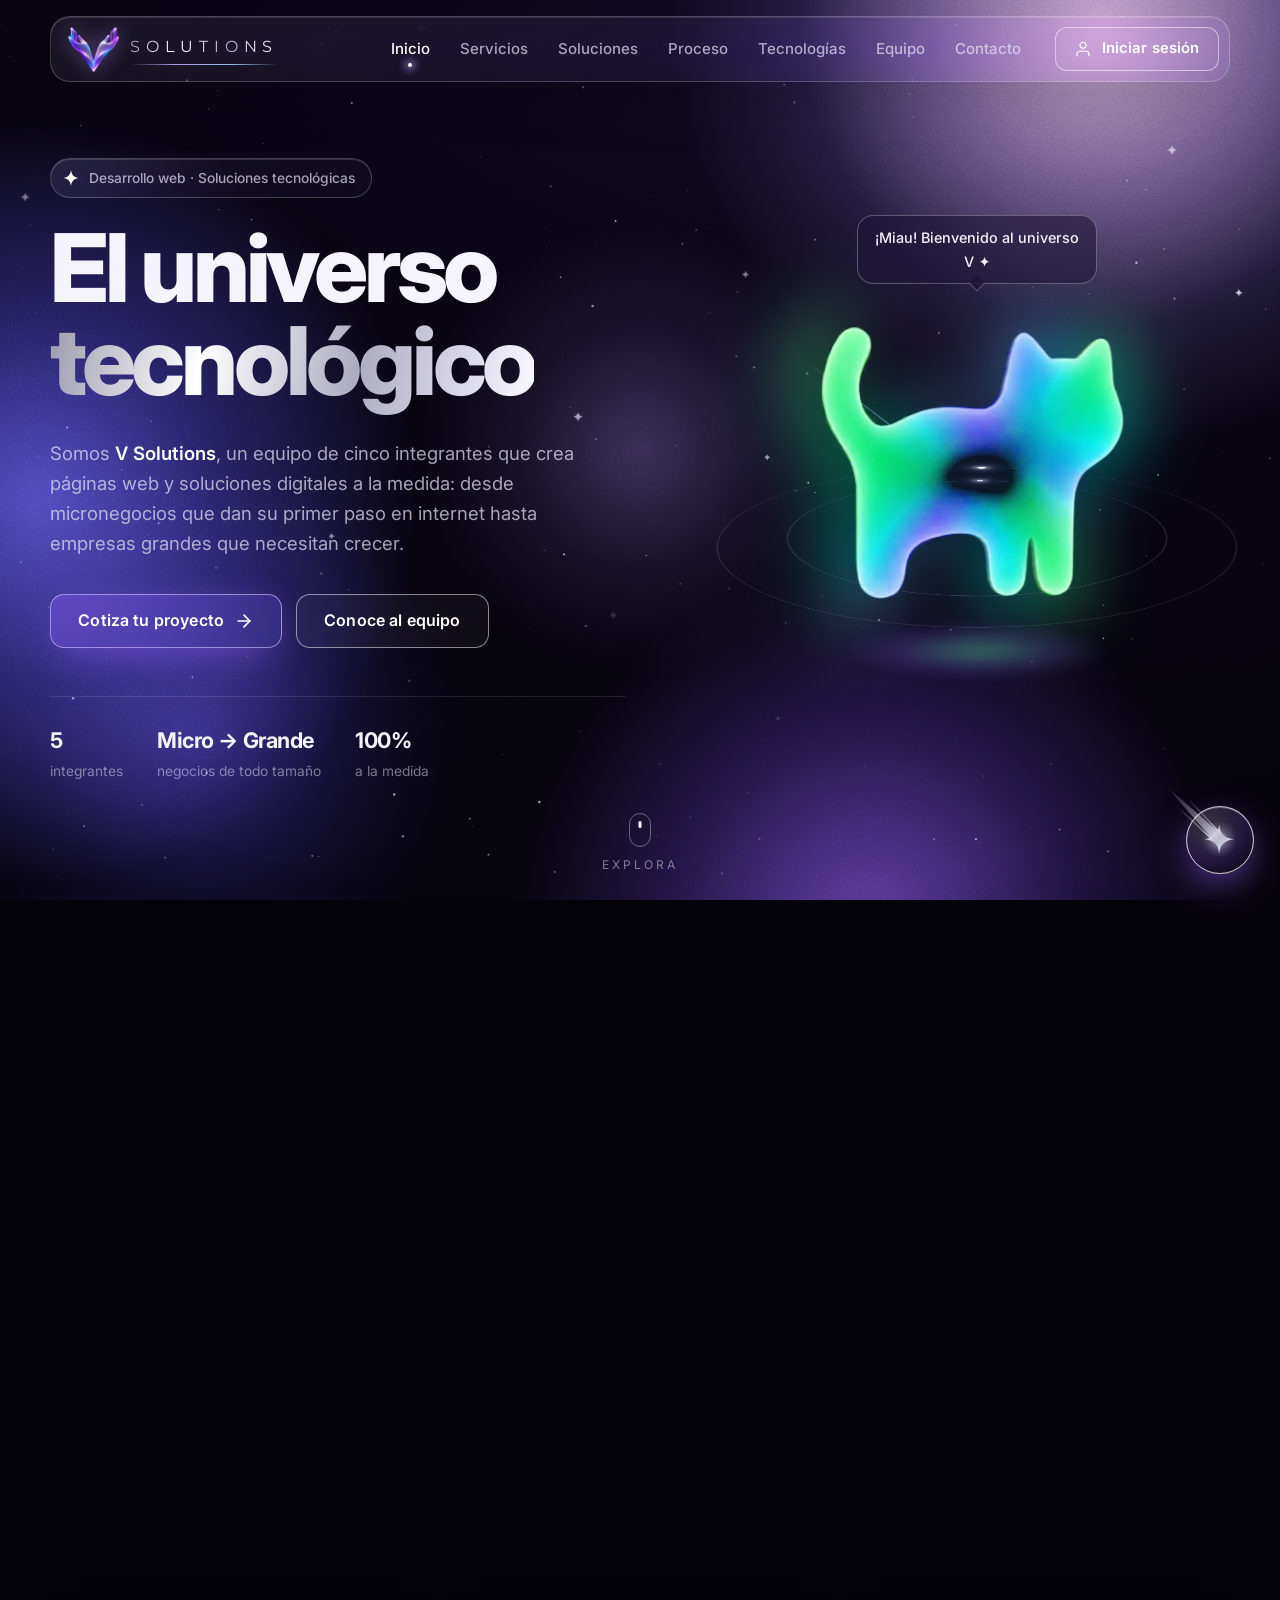
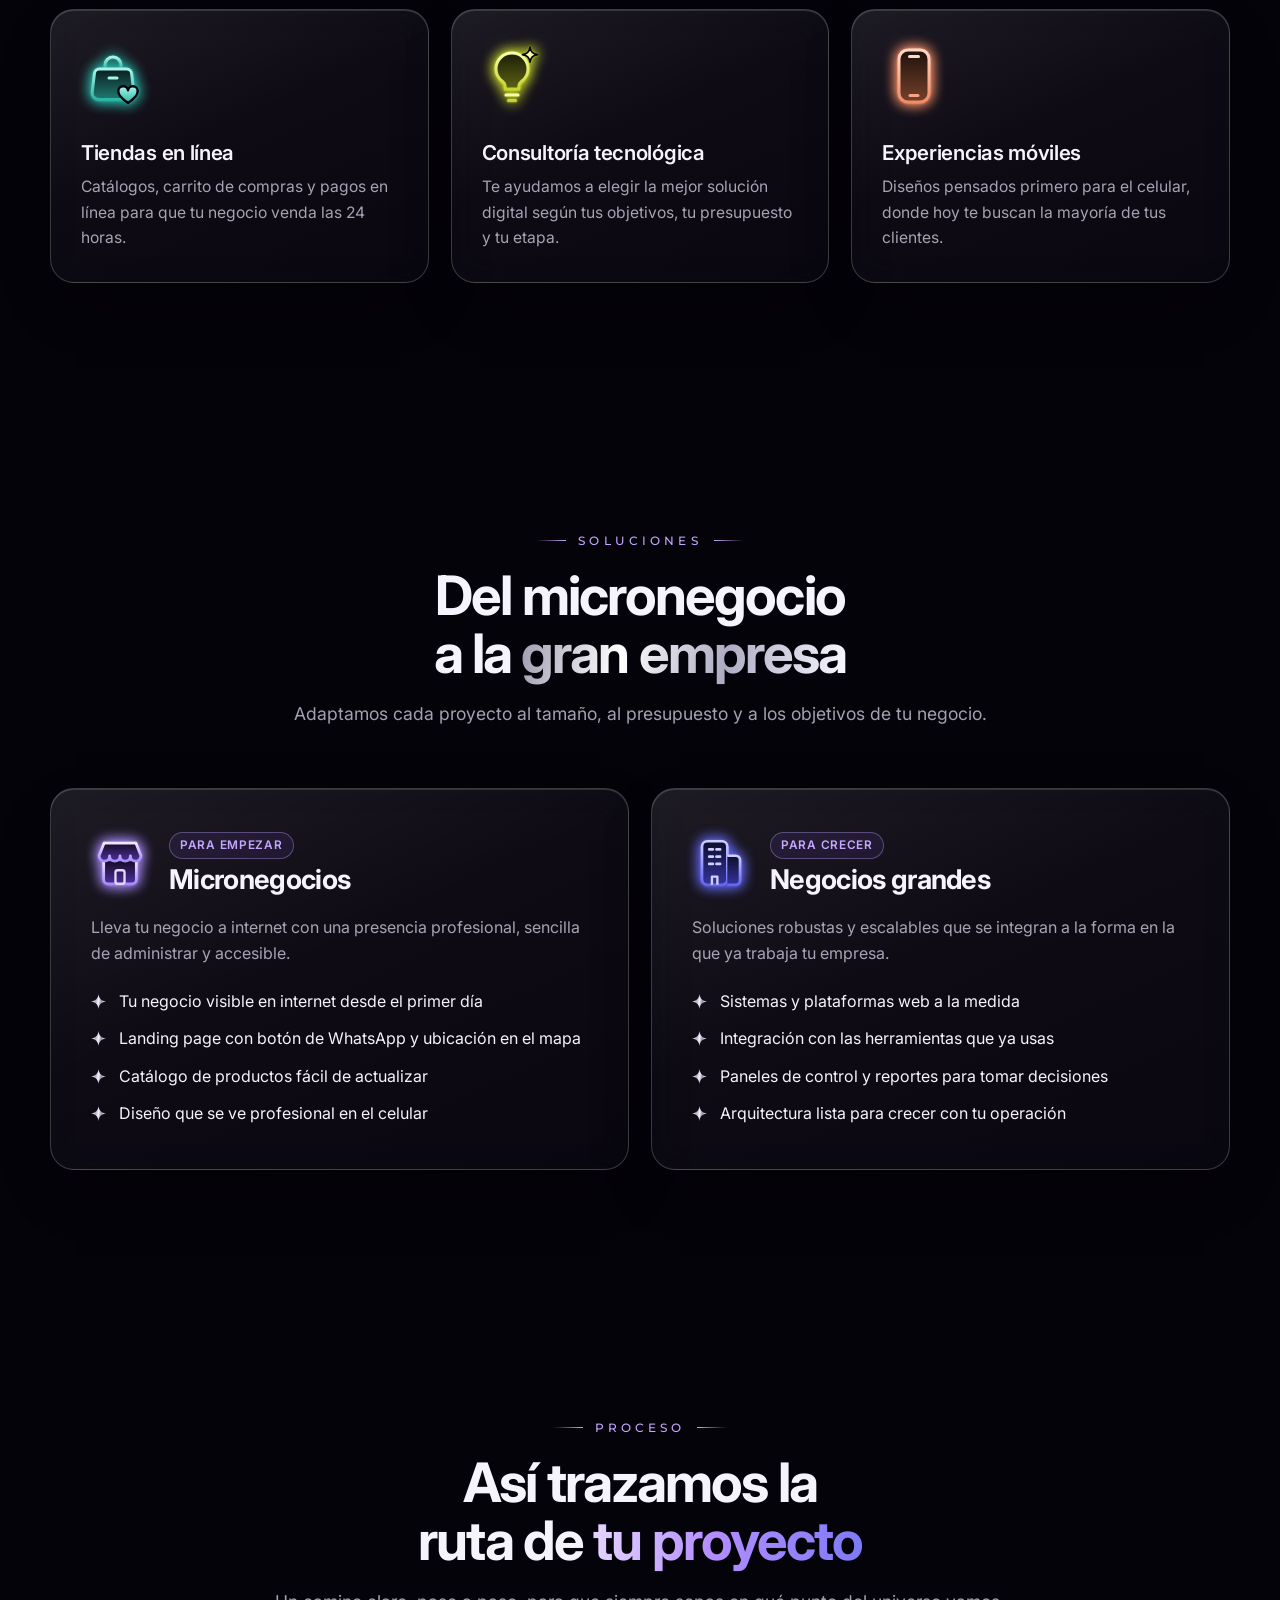
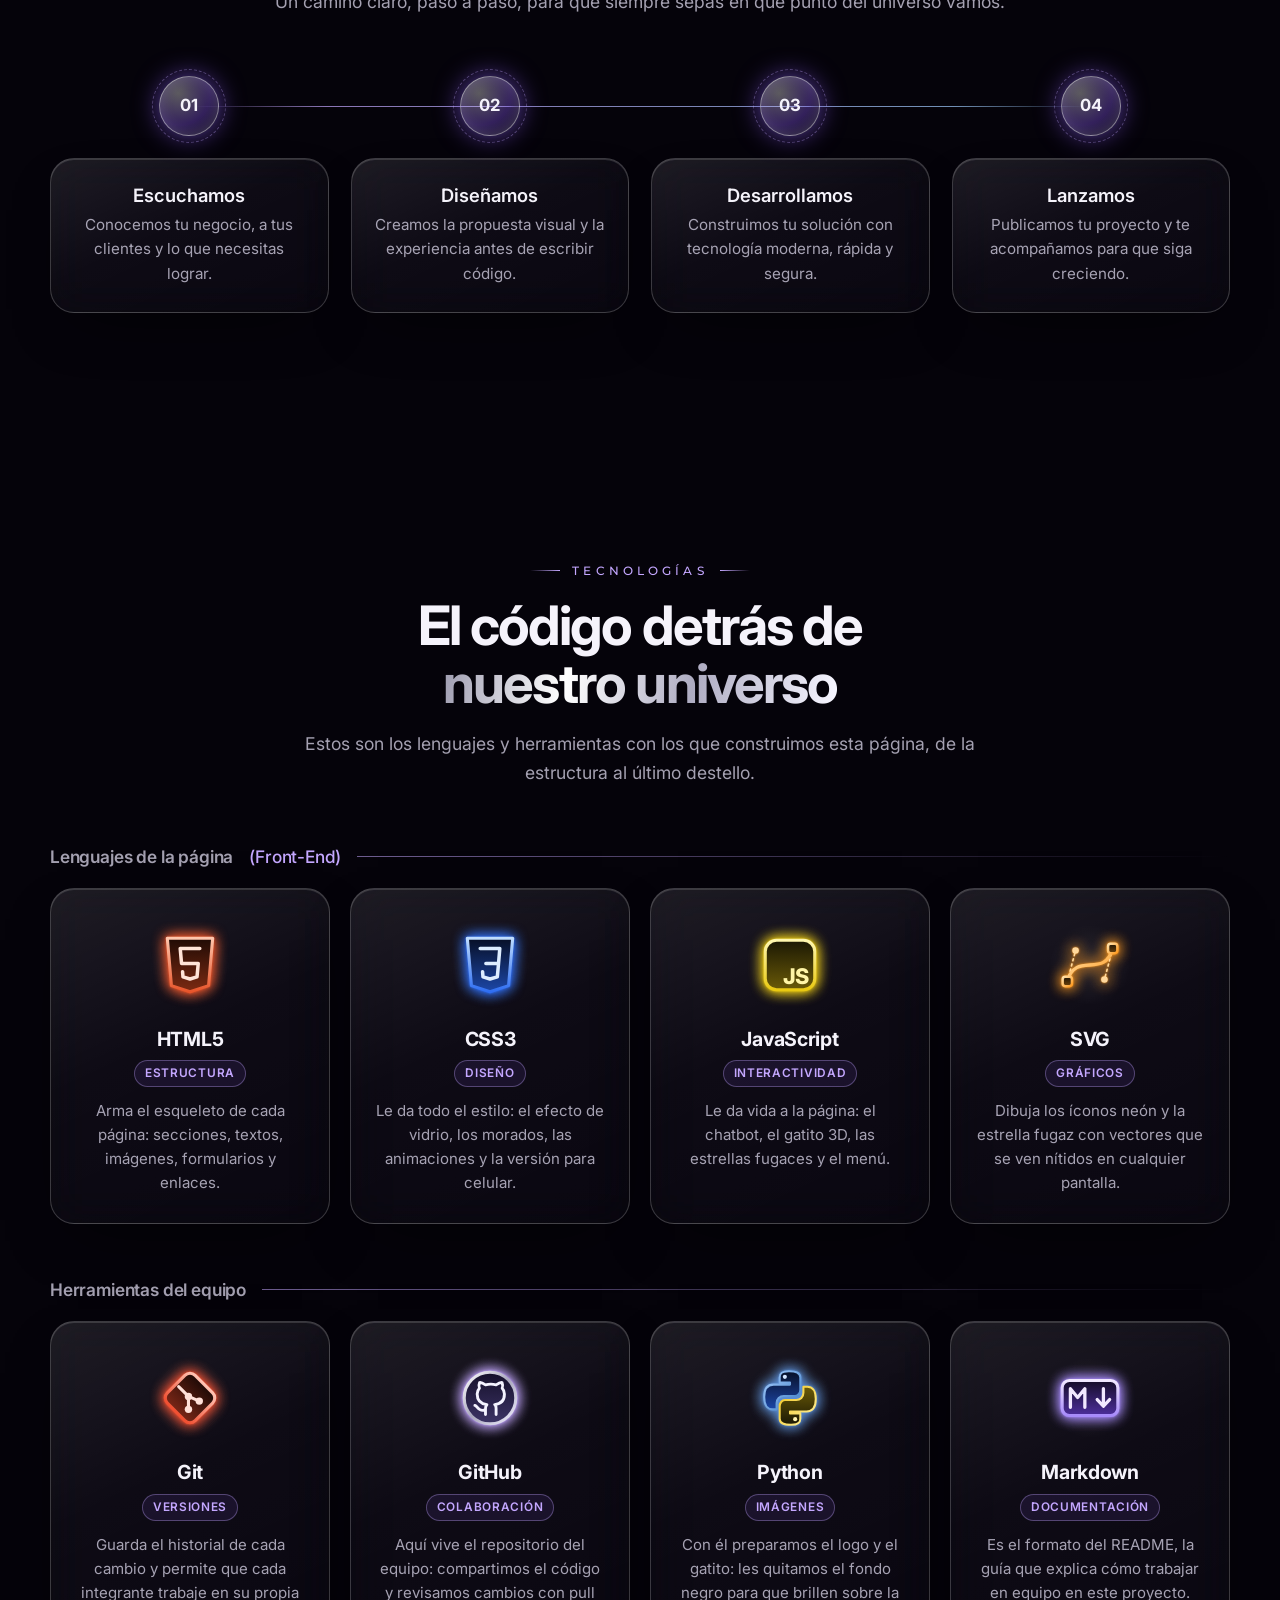
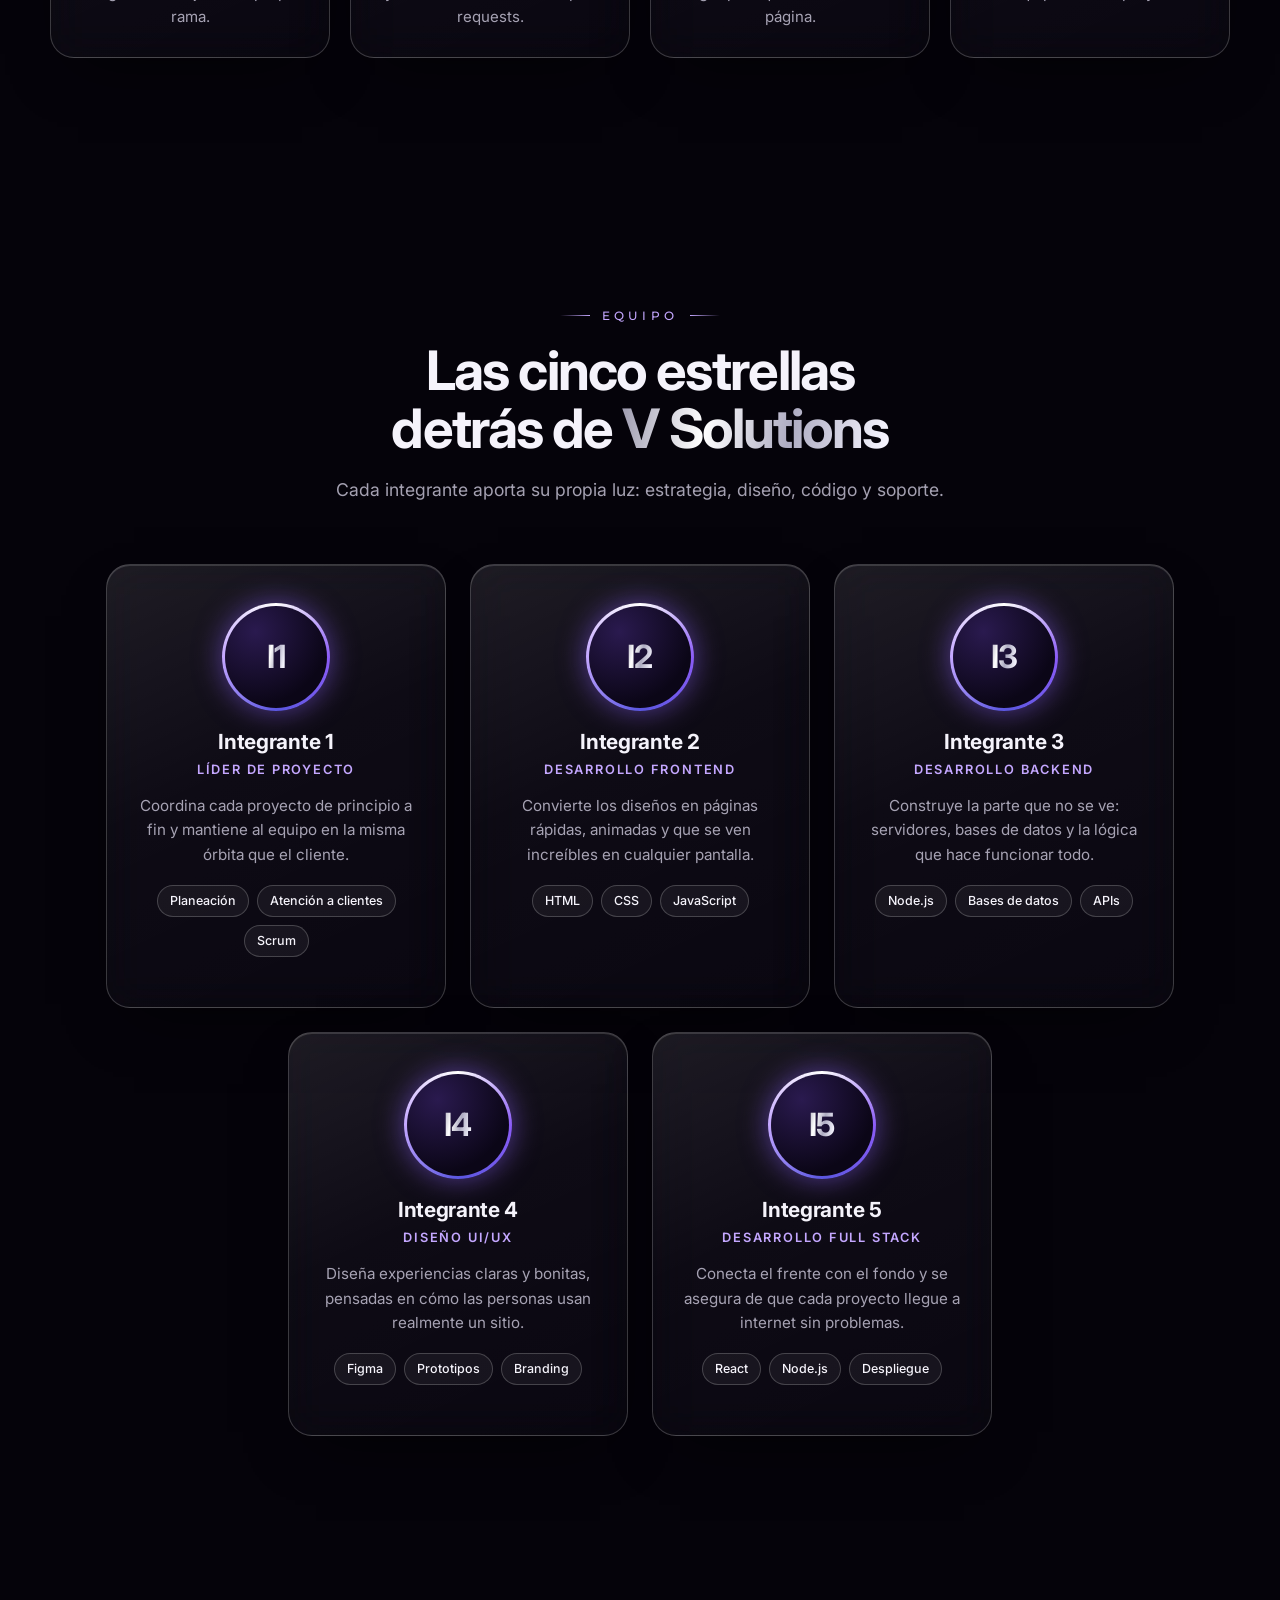
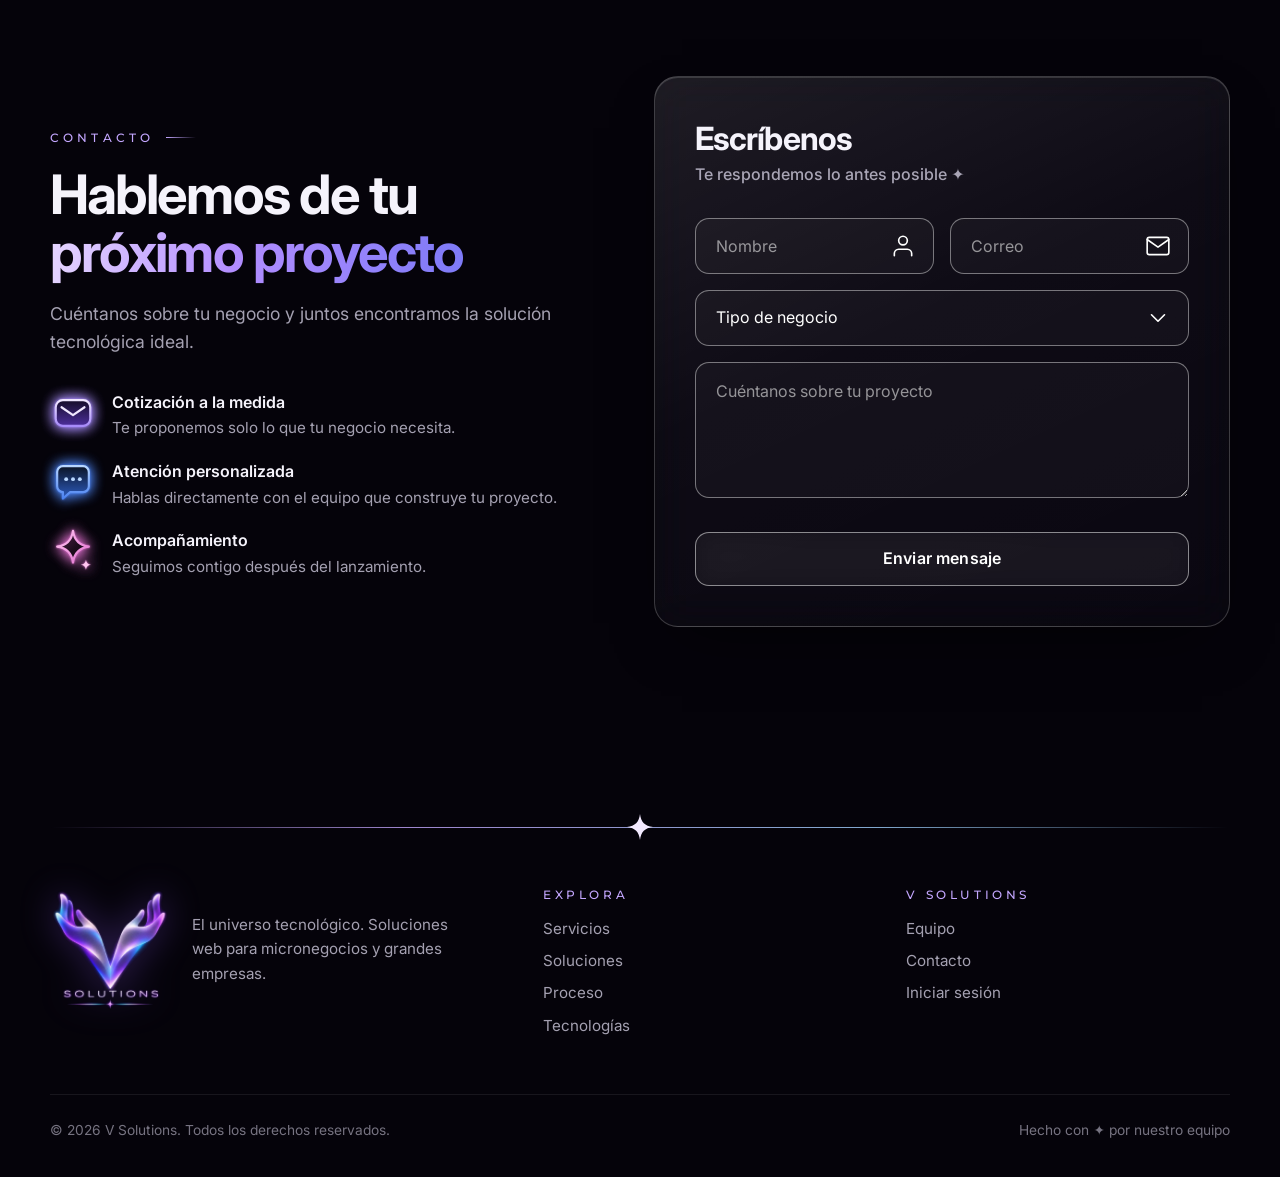
==== commit 86272968: "Agrega sección de Tecnologías antes del equipo - Nueva sección con los lenguajes y herramientas que " ====
--- a/index.html
+++ b/index.html
@@ -49,6 +49,21 @@
       <linearGradient id="g-lavanda-r" x1="0" y1="0" x2="0" y2="1"><stop offset="0" stop-color="#150c28"/><stop offset="1" stop-color="#4d2f9c"/></linearGradient>
       <linearGradient id="g-indigo-t" x1="0" y1="0" x2="0" y2="1"><stop offset="0" stop-color="#d0cfff"/><stop offset="1" stop-color="#6366f1"/></linearGradient>
       <linearGradient id="g-indigo-r" x1="0" y1="0" x2="0" y2="1"><stop offset="0" stop-color="#0d0d2a"/><stop offset="1" stop-color="#34349c"/></linearGradient>
+      <!-- Logos de tecnologías (colores de cada marca en versión neón) -->
+      <linearGradient id="g-html-t" x1="0" y1="0" x2="0" y2="1"><stop offset="0" stop-color="#ffc6ad"/><stop offset="1" stop-color="#e8552b"/></linearGradient>
+      <linearGradient id="g-html-r" x1="0" y1="0" x2="0" y2="1"><stop offset="0" stop-color="#200b05"/><stop offset="1" stop-color="#7c2a12"/></linearGradient>
+      <linearGradient id="g-css-t" x1="0" y1="0" x2="0" y2="1"><stop offset="0" stop-color="#bfddff"/><stop offset="1" stop-color="#2f6ef2"/></linearGradient>
+      <linearGradient id="g-css-r" x1="0" y1="0" x2="0" y2="1"><stop offset="0" stop-color="#070f26"/><stop offset="1" stop-color="#1c47a8"/></linearGradient>
+      <linearGradient id="g-js-t" x1="0" y1="0" x2="0" y2="1"><stop offset="0" stop-color="#fff7b0"/><stop offset="1" stop-color="#e9c912"/></linearGradient>
+      <linearGradient id="g-js-r" x1="0" y1="0" x2="0" y2="1"><stop offset="0" stop-color="#1b1804"/><stop offset="1" stop-color="#6a5a07"/></linearGradient>
+      <linearGradient id="g-svg-t" x1="0" y1="0" x2="1" y2="1"><stop offset="0" stop-color="#ffe2ad"/><stop offset="1" stop-color="#ff9a1f"/></linearGradient>
+      <linearGradient id="g-svg-r" x1="0" y1="0" x2="0" y2="1"><stop offset="0" stop-color="#1f1405"/><stop offset="1" stop-color="#6e430b"/></linearGradient>
+      <linearGradient id="g-git-t" x1="0" y1="0" x2="0" y2="1"><stop offset="0" stop-color="#ffc0b0"/><stop offset="1" stop-color="#f05032"/></linearGradient>
+      <linearGradient id="g-git-r" x1="0" y1="0" x2="0" y2="1"><stop offset="0" stop-color="#1f0a06"/><stop offset="1" stop-color="#7a2616"/></linearGradient>
+      <linearGradient id="g-plata-t" x1="0" y1="0" x2="1" y2="1"><stop offset="0" stop-color="#ffffff"/><stop offset=".5" stop-color="#a9a7bd"/><stop offset="1" stop-color="#f1efff"/></linearGradient>
+      <linearGradient id="g-plata-r" x1="0" y1="0" x2="0" y2="1"><stop offset="0" stop-color="#15102a"/><stop offset="1" stop-color="#3d3466"/></linearGradient>
+      <linearGradient id="g-py-azul" x1="0" y1="0" x2="1" y2="1"><stop offset="0" stop-color="#a6cdff"/><stop offset="1" stop-color="#3f7fc4"/></linearGradient>
+      <linearGradient id="g-py-amarillo" x1="0" y1="0" x2="1" y2="1"><stop offset="0" stop-color="#fff3a6"/><stop offset="1" stop-color="#f2c419"/></linearGradient>
     </defs>
   </svg>
 
@@ -66,6 +81,7 @@
       <a href="#servicios">Servicios</a>
       <a href="#soluciones">Soluciones</a>
       <a href="#proceso">Proceso</a>
+      <a href="#tecnologias">Tecnologías</a>
       <a href="#equipo">Equipo</a>
       <a href="#contacto">Contacto</a>
       <a href="login.html" class="btn btn--sm nav__login-movil">Iniciar sesión</a>
@@ -303,6 +319,151 @@
     </section>
 
     <!-- =====================================================
+         TECNOLOGÍAS — lenguajes y herramientas con los que
+         construimos la página (logos en estilo neón)
+         ===================================================== -->
+    <section class="seccion" id="tecnologias">
+      <div class="contenedor">
+        <header class="seccion__cabecera revelar">
+          <span class="ceja">Tecnologías</span>
+          <h2 class="titulo">El código detrás de <span class="texto-metal">nuestro universo</span></h2>
+          <p class="lead">Estos son los lenguajes y herramientas con los que construimos esta página, de la estructura al último destello.</p>
+        </header>
+
+        <h3 class="tecnologias__grupo revelar">Lenguajes de la página <span>(Front-End)</span></h3>
+        <div class="tecnologias">
+          <article class="tecnologia vidrio vidrio--foco revelar" style="--d:0">
+            <div class="tecnologia__logo">
+              <svg class="icono" viewBox="0 0 64 64" style="--brillo:#e8552b" role="img" aria-label="Logo de HTML5">
+                <path d="M10 6h44l-4 46-18 6-18-6z" fill="url(#g-html-r)" stroke="url(#g-html-t)" stroke-width="3" stroke-linejoin="round"/>
+                <path d="M41.5 16h-19l1.3 14.5H40l-1.2 13-6.8 2.1-6.8-2.1-.4-5" fill="none" stroke="#ffe4d8" stroke-width="3.4" stroke-linecap="round" stroke-linejoin="round"/>
+              </svg>
+            </div>
+            <div class="tecnologia__texto">
+              <h4>HTML5</h4>
+              <span class="etiqueta">Estructura</span>
+              <p>Arma el esqueleto de cada página: secciones, textos, imágenes, formularios y enlaces.</p>
+            </div>
+          </article>
+
+          <article class="tecnologia vidrio vidrio--foco revelar" style="--d:1">
+            <div class="tecnologia__logo">
+              <svg class="icono" viewBox="0 0 64 64" style="--brillo:#2f6ef2" role="img" aria-label="Logo de CSS3">
+                <path d="M10 6h44l-4 46-18 6-18-6z" fill="url(#g-css-r)" stroke="url(#g-css-t)" stroke-width="3" stroke-linejoin="round"/>
+                <path d="M22.5 16h19l-1.2 14.5H28m12.3 0-1.2 13-7.1 2.1-6.8-2.1-.4-5" fill="none" stroke="#ddedff" stroke-width="3.4" stroke-linecap="round" stroke-linejoin="round"/>
+              </svg>
+            </div>
+            <div class="tecnologia__texto">
+              <h4>CSS3</h4>
+              <span class="etiqueta">Diseño</span>
+              <p>Le da todo el estilo: el efecto de vidrio, los morados, las animaciones y la versión para celular.</p>
+            </div>
+          </article>
+
+          <article class="tecnologia vidrio vidrio--foco revelar" style="--d:2">
+            <div class="tecnologia__logo">
+              <svg class="icono" viewBox="0 0 64 64" style="--brillo:#e9c912" role="img" aria-label="Logo de JavaScript">
+                <rect x="8" y="8" width="48" height="48" rx="11" fill="url(#g-js-r)" stroke="url(#g-js-t)" stroke-width="3"/>
+                <text x="50" y="50" text-anchor="end" font-family="Inter, system-ui, sans-serif" font-size="21" font-weight="800" letter-spacing="-0.5" fill="#fff5a6">JS</text>
+              </svg>
+            </div>
+            <div class="tecnologia__texto">
+              <h4>JavaScript</h4>
+              <span class="etiqueta">Interactividad</span>
+              <p>Le da vida a la página: el chatbot, el gatito 3D, las estrellas fugaces y el menú.</p>
+            </div>
+          </article>
+
+          <article class="tecnologia vidrio vidrio--foco revelar" style="--d:3">
+            <div class="tecnologia__logo">
+              <svg class="icono" viewBox="0 0 64 64" style="--brillo:#ff9a1f" role="img" aria-label="Ícono de gráficos vectoriales SVG">
+                <path d="M10 48 18 18M54 16l-8 30" stroke="#ffd89c" stroke-width="1.6" stroke-linecap="round" stroke-dasharray="2 3.2"/>
+                <path d="M10 48C18 18 46 46 54 16" fill="none" stroke="url(#g-svg-t)" stroke-width="3.2" stroke-linecap="round"/>
+                <rect x="5.5" y="43.5" width="9" height="9" rx="2.5" fill="url(#g-svg-r)" stroke="url(#g-svg-t)" stroke-width="2.4"/>
+                <rect x="49.5" y="11.5" width="9" height="9" rx="2.5" fill="url(#g-svg-r)" stroke="url(#g-svg-t)" stroke-width="2.4"/>
+                <circle cx="18" cy="18" r="3.2" fill="#ffd89c"/>
+                <circle cx="46" cy="46" r="3.2" fill="#ffd89c"/>
+              </svg>
+            </div>
+            <div class="tecnologia__texto">
+              <h4>SVG</h4>
+              <span class="etiqueta">Gráficos</span>
+              <p>Dibuja los íconos neón y la estrella fugaz con vectores que se ven nítidos en cualquier pantalla.</p>
+            </div>
+          </article>
+        </div>
+
+        <h3 class="tecnologias__grupo revelar">Herramientas del equipo</h3>
+        <div class="tecnologias">
+          <article class="tecnologia vidrio vidrio--foco revelar" style="--d:0">
+            <div class="tecnologia__logo">
+              <svg class="icono" viewBox="0 0 64 64" style="--brillo:#f05032" role="img" aria-label="Logo de Git">
+                <rect x="13" y="13" width="38" height="38" rx="7" transform="rotate(45 32 32)" fill="url(#g-git-r)" stroke="url(#g-git-t)" stroke-width="3"/>
+                <path d="M21 21l9.5 9.5V43m0-12.5L41 35" fill="none" stroke="#ffe0d8" stroke-width="3" stroke-linecap="round" stroke-linejoin="round"/>
+                <circle cx="30.5" cy="30.5" r="3.6" fill="#ffe0d8"/>
+                <circle cx="30.5" cy="43" r="3.6" fill="#ffe0d8"/>
+                <circle cx="41" cy="35" r="3.6" fill="#ffe0d8"/>
+              </svg>
+            </div>
+            <div class="tecnologia__texto">
+              <h4>Git</h4>
+              <span class="etiqueta">Versiones</span>
+              <p>Guarda el historial de cada cambio y permite que cada integrante trabaje en su propia rama.</p>
+            </div>
+          </article>
+
+          <article class="tecnologia vidrio vidrio--foco revelar" style="--d:1">
+            <div class="tecnologia__logo">
+              <svg class="icono" viewBox="0 0 64 64" style="--brillo:#c4a7ff" role="img" aria-label="Logo de GitHub">
+                <circle cx="32" cy="32" r="25" fill="url(#g-plata-r)" stroke="url(#g-plata-t)" stroke-width="3"/>
+                <g transform="translate(14.4 15.6) scale(1.47)" fill="none" stroke="#f4f3ff" stroke-width="1.9" stroke-linecap="round" stroke-linejoin="round">
+                  <path d="M9 19c-5 1.5-5-2.5-7-3m14 6v-3.87a3.37 3.37 0 0 0-.94-2.61c3.14-.35 6.44-1.54 6.44-7A5.44 5.44 0 0 0 20 4.77 5.07 5.07 0 0 0 19.91 1S18.73.65 16 2.48a13.38 13.38 0 0 0-7 0C6.27.65 5.09 1 5.09 1A5.07 5.07 0 0 0 5 4.77a5.44 5.44 0 0 0-1.5 3.78c0 5.42 3.3 6.61 6.44 7A3.37 3.37 0 0 0 9 18.13V22"/>
+                </g>
+              </svg>
+            </div>
+            <div class="tecnologia__texto">
+              <h4>GitHub</h4>
+              <span class="etiqueta">Colaboración</span>
+              <p>Aquí vive el repositorio del equipo: compartimos el código y revisamos cambios con pull requests.</p>
+            </div>
+          </article>
+
+          <article class="tecnologia vidrio vidrio--foco revelar" style="--d:2">
+            <div class="tecnologia__logo">
+              <svg class="icono" viewBox="0 0 64 64" style="--brillo:#5b8fd6" role="img" aria-label="Logo de Python">
+                <path d="M31 6c-9 0-9 4-9 6v5h10v2H16c-5 0-9 3-9 12s4 12 8 12h4v-6c0-4 3-7 7-7h11c3 0 5-3 5-6V12c0-3-3-6-11-6z" fill="url(#g-css-r)" stroke="url(#g-py-azul)" stroke-width="2" stroke-linejoin="round"/>
+                <circle cx="27" cy="11.5" r="2" fill="#d4e6ff"/>
+                <g transform="rotate(180 32 32)">
+                  <path d="M31 6c-9 0-9 4-9 6v5h10v2H16c-5 0-9 3-9 12s4 12 8 12h4v-6c0-4 3-7 7-7h11c3 0 5-3 5-6V12c0-3-3-6-11-6z" fill="url(#g-js-r)" stroke="url(#g-py-amarillo)" stroke-width="2" stroke-linejoin="round"/>
+                  <circle cx="27" cy="11.5" r="2" fill="#fff3b0"/>
+                </g>
+              </svg>
+            </div>
+            <div class="tecnologia__texto">
+              <h4>Python</h4>
+              <span class="etiqueta">Imágenes</span>
+              <p>Con él preparamos el logo y el gatito: les quitamos el fondo negro para que brillen sobre la página.</p>
+            </div>
+          </article>
+
+          <article class="tecnologia vidrio vidrio--foco revelar" style="--d:3">
+            <div class="tecnologia__logo">
+              <svg class="icono" viewBox="0 0 64 64" style="--brillo:#a78bfa" role="img" aria-label="Logo de Markdown">
+                <rect x="5" y="15" width="54" height="34" rx="7" fill="url(#g-lavanda-r)" stroke="url(#g-lavanda-t)" stroke-width="3"/>
+                <path d="M13 41V23l7 8.5 7-8.5v18M45 23v16m-6-5.5 6 6.5 6-6.5" fill="none" stroke="#f1e8ff" stroke-width="3.2" stroke-linecap="round" stroke-linejoin="round"/>
+              </svg>
+            </div>
+            <div class="tecnologia__texto">
+              <h4>Markdown</h4>
+              <span class="etiqueta">Documentación</span>
+              <p>Es el formato del README, la guía que explica cómo trabajar en equipo en este proyecto.</p>
+            </div>
+          </article>
+        </div>
+      </div>
+    </section>
+
+    <!-- =====================================================
          EQUIPO — los perfiles se editan en js/equipo.js
          ===================================================== -->
     <section class="seccion" id="equipo">
@@ -413,6 +574,7 @@
             <a href="#servicios">Servicios</a>
             <a href="#soluciones">Soluciones</a>
             <a href="#proceso">Proceso</a>
+            <a href="#tecnologias">Tecnologías</a>
           </nav>
         </div>
         <div>
--- a/css/estilos.css
+++ b/css/estilos.css
@@ -798,6 +798,59 @@
 .paso h3 { font-size: 1.15rem; font-weight: 600; margin-bottom: 8px; }
 .paso p { font-size: 0.95rem; color: var(--texto-suave); }
 
+/* Tecnologías: logos de lenguajes en estilo neón */
+.tecnologias__grupo {
+  display: flex;
+  align-items: center;
+  gap: 16px;
+  margin-bottom: 22px;
+  font-size: 1.08rem;
+  font-weight: 600;
+  letter-spacing: -0.01em;
+  color: var(--texto-suave);
+}
+.tecnologias__grupo span { color: var(--morado-claro); font-weight: 500; }
+.tecnologias__grupo::after {
+  content: "";
+  flex: 1;
+  height: 1px;
+  background: linear-gradient(90deg, rgba(196, 167, 255, 0.55), transparent);
+}
+.tecnologias + .tecnologias__grupo { margin-top: 56px; }
+.tecnologias { display: grid; grid-template-columns: repeat(4, 1fr); gap: 20px; }
+.tecnologia {
+  padding: 34px 24px 28px;
+  text-align: center;
+  transition: transform 0.45s var(--curva), border-color 0.45s;
+}
+.tecnologia:hover { transform: translateY(-6px); border-color: rgba(255, 255, 255, 0.34); }
+.tecnologia__logo {
+  position: relative;
+  width: 84px;
+  height: 84px;
+  margin: 0 auto 22px;
+  display: grid;
+  place-items: center;
+  animation: flotar-logo 6s ease-in-out infinite;
+  animation-delay: calc(var(--d, 0) * -1.4s);
+}
+.tecnologia__logo::before { /* halo suave detrás del logo */
+  content: "";
+  position: absolute;
+  inset: 0;
+  border-radius: 50%;
+  background: radial-gradient(circle, rgba(255, 255, 255, 0.09), transparent 68%);
+}
+.tecnologia__logo .icono { position: relative; width: 66px; height: 66px; }
+.tecnologia:hover .icono {
+  transform: scale(1.1) rotate(-4deg);
+  filter: drop-shadow(0 0 14px var(--brillo)) drop-shadow(0 0 3px var(--brillo));
+}
+.tecnologia h4 { font-size: 1.22rem; font-weight: 700; letter-spacing: -0.015em; }
+.tecnologia .etiqueta { margin: 10px 0 12px; }
+.tecnologia p { font-size: 0.94rem; color: var(--texto-suave); }
+@keyframes flotar-logo { 0%, 100% { transform: translateY(0); } 50% { transform: translateY(-6px); } }
+
 /* Equipo */
 .equipo { display: flex; flex-wrap: wrap; justify-content: center; gap: 24px; }
 .perfil { flex: 0 1 340px; perspective: 900px; }
@@ -1222,7 +1275,7 @@
 @keyframes titilar { 0%, 100% { opacity: 0.75; transform: scale(0.9); } 50% { opacity: 1; transform: scale(1.15); } }
 
 /* ---------- 11. Responsive ---------- */
-@media (max-width: 1060px) {
+@media (max-width: 1220px) {
   .nav__enlaces a:not(.btn) { padding: 8px 10px; }
 }
 
@@ -1234,7 +1287,7 @@
   .hero__acciones, .hero__datos { justify-content: center; }
   .hero__bajar { display: none; }
   .mascota { width: min(280px, 70%); }
-  .servicios { grid-template-columns: repeat(2, 1fr); }
+  .servicios, .tecnologias { grid-template-columns: repeat(2, 1fr); }
   .publico, .contacto { grid-template-columns: 1fr; }
   .proceso { grid-template-columns: repeat(2, 1fr); }
   .proceso::before { display: none; }
@@ -1242,7 +1295,7 @@
   .pie__marca { grid-column: 1 / -1; }
 }
 
-@media (max-width: 860px) {
+@media (max-width: 1100px) {
   .nav { gap: 10px; }
   .nav__login { display: none; }
   .nav__hamburguesa { display: block; margin-left: auto; }
@@ -1272,8 +1325,14 @@
 
 @media (max-width: 640px) {
   .seccion { padding: 84px 0; }
-  .servicios, .proceso { grid-template-columns: 1fr; }
+  .servicios, .proceso, .tecnologias { grid-template-columns: 1fr; }
   .paso__tarjeta { height: auto; }
+  .tecnologias + .tecnologias__grupo { margin-top: 40px; }
+  /* En celular: logo a la izquierda y texto a la derecha */
+  .tecnologia { display: flex; align-items: flex-start; gap: 18px; padding: 22px 20px; text-align: left; }
+  .tecnologia__logo { width: 64px; height: 64px; margin: 0; flex-shrink: 0; }
+  .tecnologia__logo .icono { width: 54px; height: 54px; }
+  .tecnologia .etiqueta { margin: 6px 0 8px; }
   .publico__tarjeta, .formulario { padding: 32px 22px; }
   .campo--doble { grid-template-columns: 1fr; gap: 0; margin-bottom: 0; }
   .campo--doble .campo { margin-bottom: 16px; }
